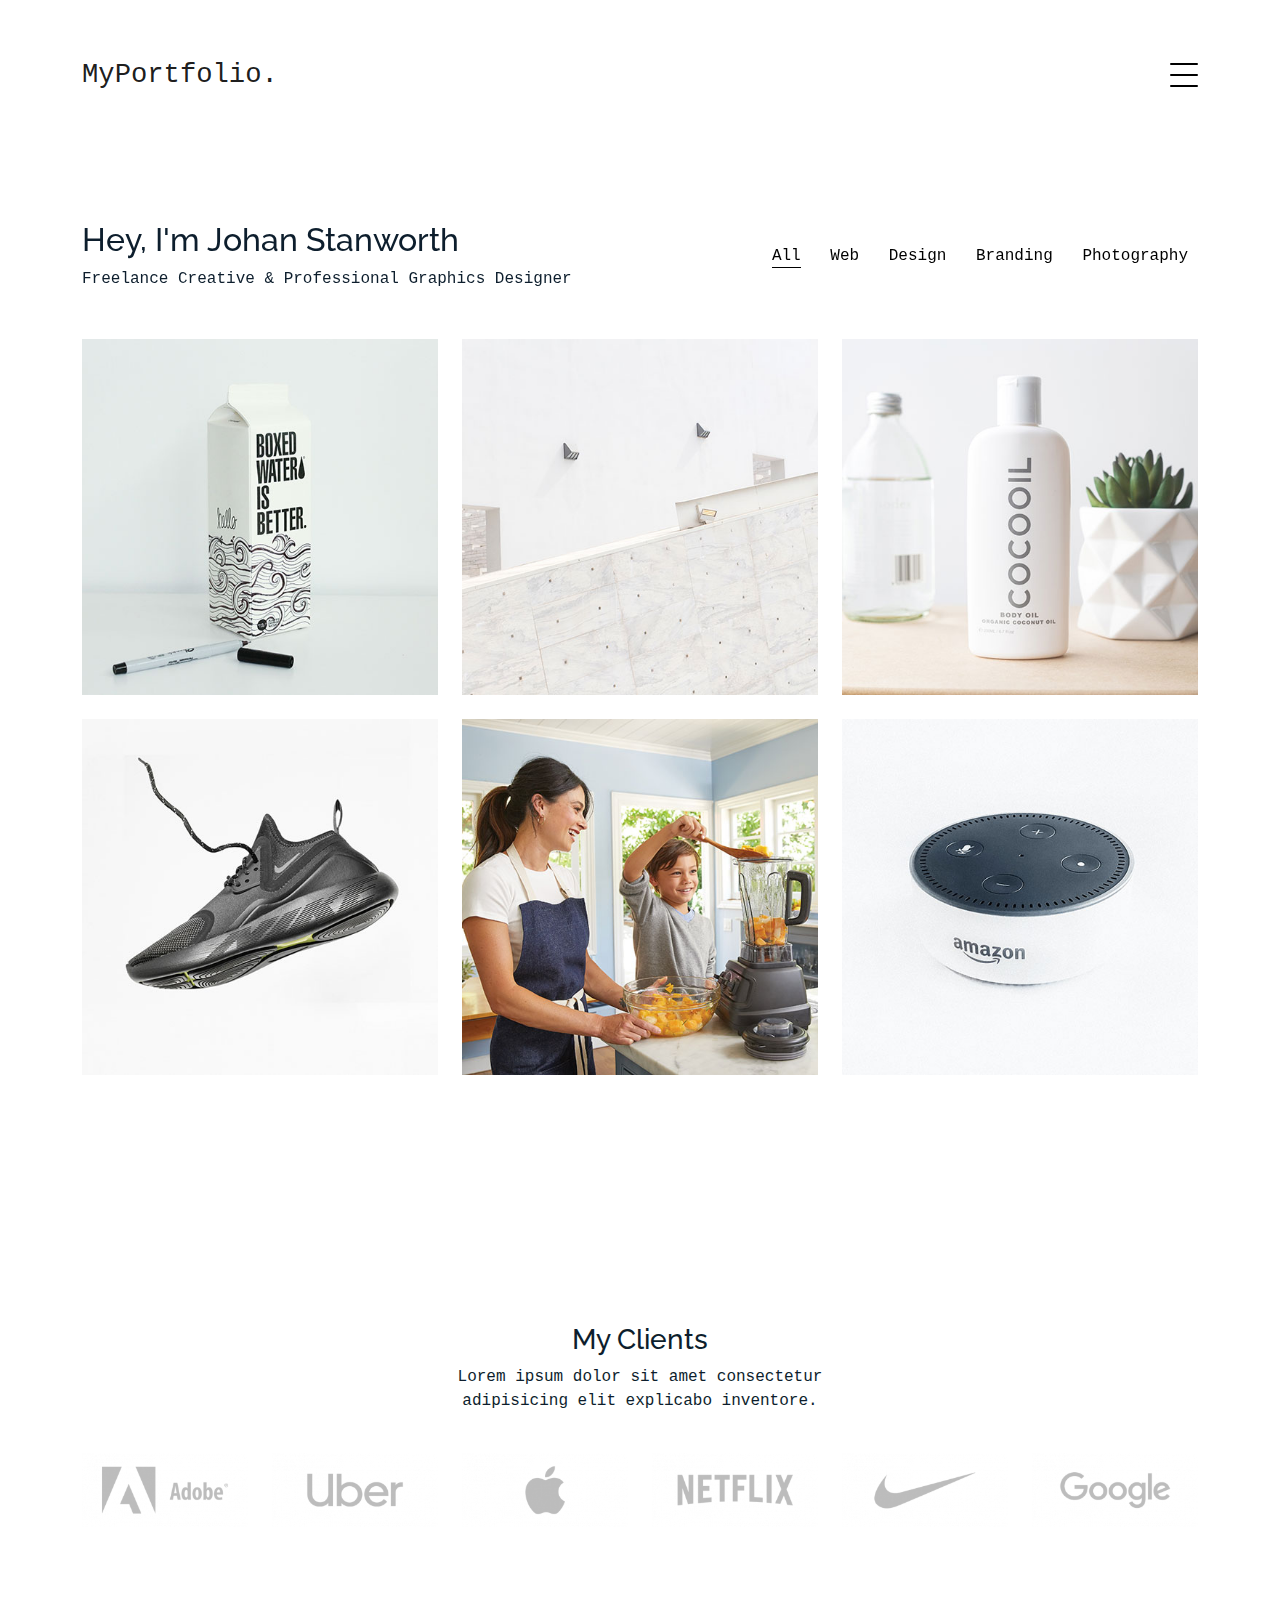
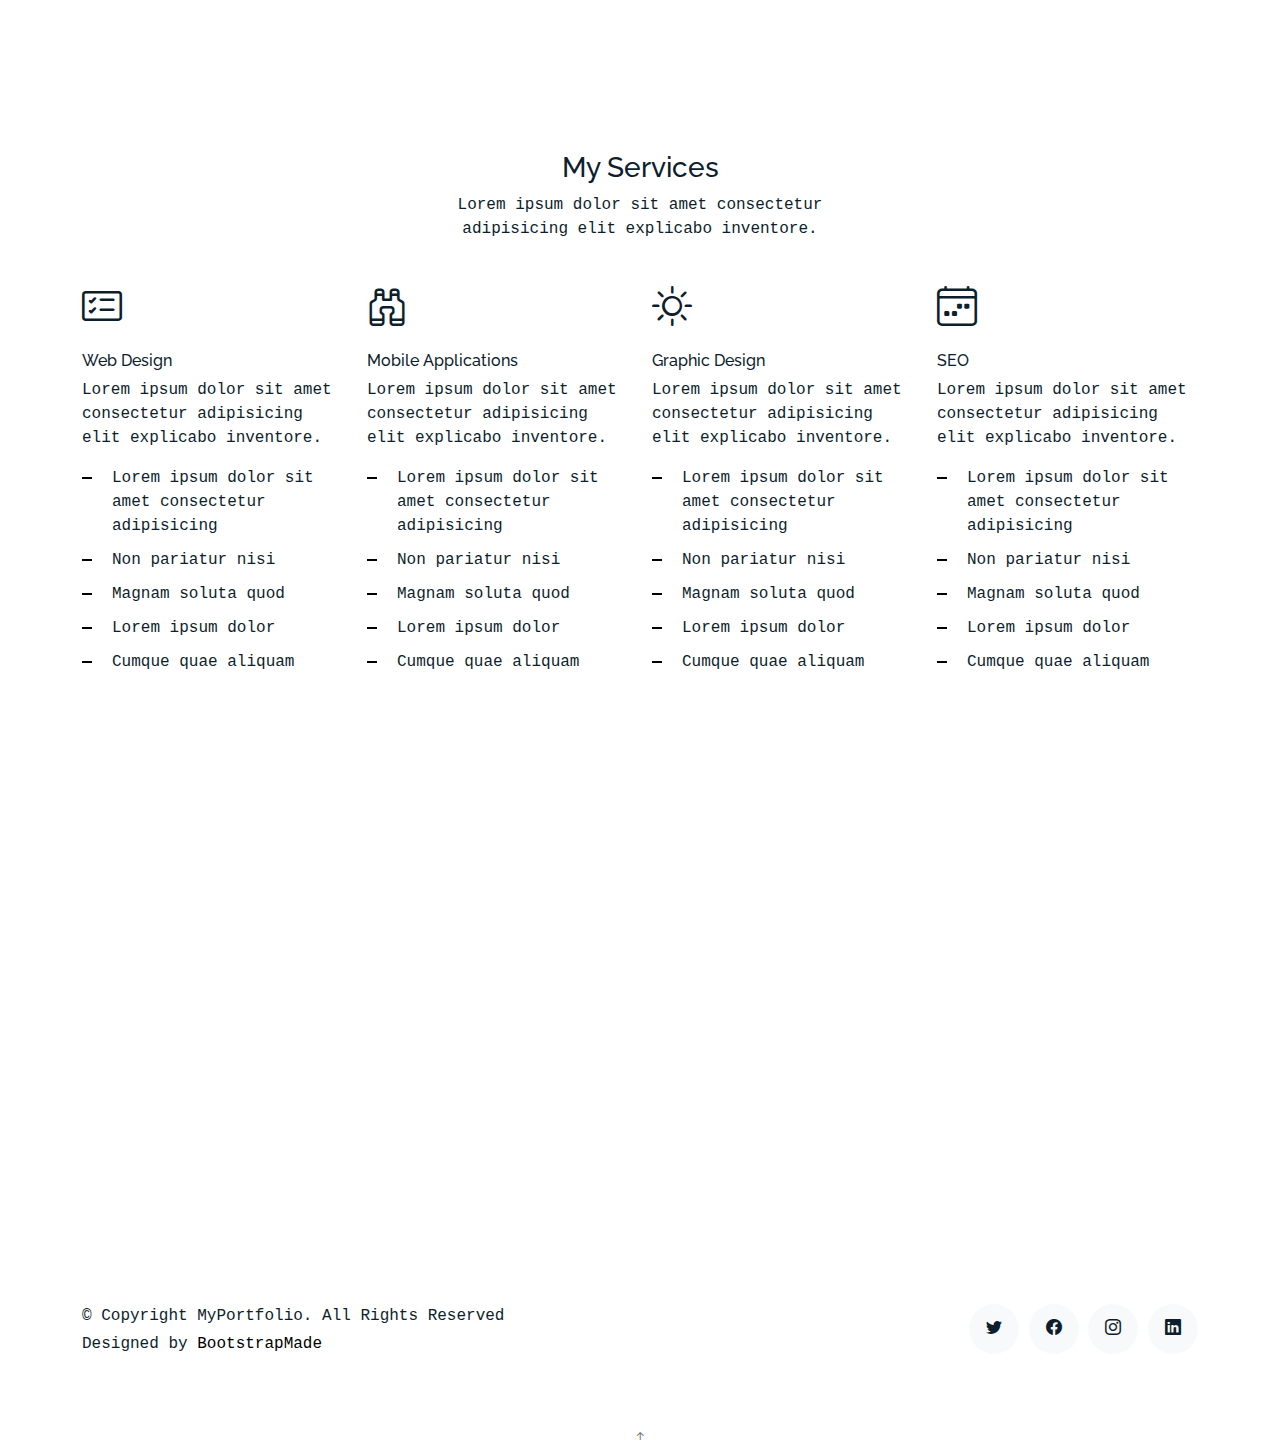
==== index.html @ 30f9475a "cambios iniciales" ====
<!DOCTYPE html>
<html lang="en">

<head>
  <meta charset="utf-8">
  <meta content="width=device-width, initial-scale=1.0" name="viewport">

  <title>MyPortfolio Bootstrap Template - Index</title>
  <meta content="" name="description">
  <meta content="" name="keywords">

  <!-- Favicons -->
  <link href="assets/img/favicon.png" rel="icon">
  <link href="assets/img/apple-touch-icon.png" rel="apple-touch-icon">

  <!-- Google Fonts -->
  <link href="https://fonts.googleapis.com/css?family=https://fonts.googleapis.com/css?family=Inconsolata:400,500,600,700|Raleway:400,400i,500,500i,600,600i,700,700i" rel="stylesheet">

  <!-- Vendor CSS Files -->
  <link href="assets/vendor/aos/aos.css" rel="stylesheet">
  <link href="assets/vendor/bootstrap/css/bootstrap.min.css" rel="stylesheet">
  <link href="assets/vendor/bootstrap-icons/bootstrap-icons.css" rel="stylesheet">
  <link href="assets/vendor/swiper/swiper-bundle.min.css" rel="stylesheet">

  <!-- Template Main CSS File -->
  <link href="assets/css/style.css" rel="stylesheet">

  <!-- =======================================================
  * Template Name: MyPortfolio - v4.8.0
  * Template URL: https://bootstrapmade.com/myportfolio-bootstrap-portfolio-website-template/
  * Author: BootstrapMade.com
  * License: https://bootstrapmade.com/license/
  ======================================================== -->
</head>

<body>

  <!-- ======= Navbar ======= -->
  <div class="collapse navbar-collapse custom-navmenu" id="main-navbar">
    <div class="container py-2 py-md-5">
      <div class="row align-items-start">
        <div class="col-md-2">
          <ul class="custom-menu">
            <li class="active"><a href="index.html">Home</a></li>
            <li><a href="about.html">About Me</a></li>
            <li><a href="services.html">Services</a></li>
            <li><a href="works.html">Works</a></li>
            <li><a href="contact.html">Contact</a></li>
          </ul>
        </div>
        <div class="col-md-6 d-none d-md-block  mr-auto">
          <div class="tweet d-flex">
            <span class="bi bi-twitter text-white mt-2 mr-3"></span>
            <div>
              <p><em>Lorem ipsum dolor sit amet consectetur adipisicing elit. Quisquam necessitatibus incidunt ut officiis explicabo inventore. <br> <a href="#">t.co/v82jsk</a></em></p>
            </div>
          </div>
        </div>
        <div class="col-md-4 d-none d-md-block">
          <h3>Hire Me</h3>
          <p>Lorem ipsum dolor sit amet consectetur adipisicing elit. Quisquam necessitatibus incidunt ut officiisexplicabo inventore. <br> <a href="#">myemail@gmail.com</a></p>
        </div>
      </div>

    </div>
  </div>

  <nav class="navbar navbar-light custom-navbar">
    <div class="container">
      <a class="navbar-brand" href="index.html">MyPortfolio.</a>
      <a href="#" class="burger" data-bs-toggle="collapse" data-bs-target="#main-navbar">
        <span></span>
      </a>
    </div>
  </nav>

  <main id="main">

    <!-- ======= Works Section ======= -->
    <section class="section site-portfolio">
      <div class="container">
        <div class="row mb-5 align-items-center">
          <div class="col-md-12 col-lg-6 mb-4 mb-lg-0" data-aos="fade-up">
            <h2>Hey, I'm Johan Stanworth</h2>
            <p class="mb-0">Freelance Creative &amp; Professional Graphics Designer</p>
          </div>
          <div class="col-md-12 col-lg-6 text-start text-lg-end" data-aos="fade-up" data-aos-delay="100">
            <div id="filters" class="filters">
              <a href="#" data-filter="*" class="active">All</a>
              <a href="#" data-filter=".web">Web</a>
              <a href="#" data-filter=".design">Design</a>
              <a href="#" data-filter=".branding">Branding</a>
              <a href="#" data-filter=".photography">Photography</a>
            </div>
          </div>
        </div>
        <div id="portfolio-grid" class="row no-gutter" data-aos="fade-up" data-aos-delay="200">
          <div class="item web col-sm-6 col-md-4 col-lg-4 mb-4">
            <a href="work-single.html" class="item-wrap fancybox">
              <div class="work-info">
                <h3>Boxed Water</h3>
                <span>Web</span>
              </div>
              <img class="img-fluid" src="assets/img/img_1.jpg">
            </a>
          </div>
          <div class="item photography col-sm-6 col-md-4 col-lg-4 mb-4">
            <a href="work-single.html" class="item-wrap fancybox">
              <div class="work-info">
                <h3>Build Indoo</h3>
                <span>Photography</span>
              </div>
              <img class="img-fluid" src="assets/img/img_2.jpg">
            </a>
          </div>
          <div class="item branding col-sm-6 col-md-4 col-lg-4 mb-4">
            <a href="work-single.html" class="item-wrap fancybox">
              <div class="work-info">
                <h3>Cocooil</h3>
                <span>Branding</span>
              </div>
              <img class="img-fluid" src="assets/img/img_3.jpg">
            </a>
          </div>
          <div class="item design col-sm-6 col-md-4 col-lg-4 mb-4">
            <a href="work-single.html" class="item-wrap fancybox">
              <div class="work-info">
                <h3>Nike Shoe</h3>
                <span>Design</span>
              </div>
              <img class="img-fluid" src="assets/img/img_4.jpg">
            </a>
          </div>
          <div class="item photography col-sm-6 col-md-4 col-lg-4 mb-4">
            <a href="work-single.html" class="item-wrap fancybox">
              <div class="work-info">
                <h3>Kitchen Sink</h3>
                <span>Photography</span>
              </div>
              <img class="img-fluid" src="assets/img/img_5.jpg">
            </a>
          </div>
          <div class="item branding col-sm-6 col-md-4 col-lg-4 mb-4">
            <a href="work-single.html" class="item-wrap fancybox">
              <div class="work-info">
                <h3>Amazon</h3>
                <span>brandingn</span>
              </div>
              <img class="img-fluid" src="assets/img/img_6.jpg">
            </a>
          </div>
        </div>
      </div>
    </section><!-- End  Works Section -->

    <!-- ======= Clients Section ======= -->
    <section class="section">
      <div class="container">
        <div class="row justify-content-center text-center mb-4">
          <div class="col-5">
            <h3 class="h3 heading">My Clients</h3>
            <p>Lorem ipsum dolor sit amet consectetur adipisicing elit explicabo inventore.</p>
          </div>
        </div>
        <div class="row">
          <div class="col-4 col-sm-4 col-md-2">
            <a href="#" class="client-logo"><img src="assets/img/logo-adobe.png" alt="Image" class="img-fluid"></a>
          </div>
          <div class="col-4 col-sm-4 col-md-2">
            <a href="#" class="client-logo"><img src="assets/img/logo-uber.png" alt="Image" class="img-fluid"></a>
          </div>
          <div class="col-4 col-sm-4 col-md-2">
            <a href="#" class="client-logo"><img src="assets/img/logo-apple.png" alt="Image" class="img-fluid"></a>
          </div>
          <div class="col-4 col-sm-4 col-md-2">
            <a href="#" class="client-logo"><img src="assets/img/logo-netflix.png" alt="Image" class="img-fluid"></a>
          </div>
          <div class="col-4 col-sm-4 col-md-2">
            <a href="#" class="client-logo"><img src="assets/img/logo-nike.png" alt="Image" class="img-fluid"></a>
          </div>
          <div class="col-4 col-sm-4 col-md-2">
            <a href="#" class="client-logo"><img src="assets/img/logo-google.png" alt="Image" class="img-fluid"></a>
          </div>

        </div>
      </div>
    </section><!-- End Clients Section -->

    <!-- ======= Services Section ======= -->
    <section class="section services">
      <div class="container">
        <div class="row justify-content-center text-center mb-4">
          <div class="col-5">
            <h3 class="h3 heading">My Services</h3>
            <p>Lorem ipsum dolor sit amet consectetur adipisicing elit explicabo inventore.</p>
          </div>
        </div>
        <div class="row">

          <div class="col-12 col-sm-6 col-md-6 col-lg-3">
            <i class="bi bi-card-checklist"></i>
            <h4 class="h4 mb-2">Web Design</h4>
            <p>Lorem ipsum dolor sit amet consectetur adipisicing elit explicabo inventore.</p>
            <ul class="list-unstyled list-line">
              <li>Lorem ipsum dolor sit amet consectetur adipisicing</li>
              <li>Non pariatur nisi</li>
              <li>Magnam soluta quod</li>
              <li>Lorem ipsum dolor</li>
              <li>Cumque quae aliquam</li>
            </ul>
          </div>
          <div class="col-12 col-sm-6 col-md-6 col-lg-3">
            <i class="bi bi-binoculars"></i>
            <h4 class="h4 mb-2">Mobile Applications</h4>
            <p>Lorem ipsum dolor sit amet consectetur adipisicing elit explicabo inventore.</p>
            <ul class="list-unstyled list-line">
              <li>Lorem ipsum dolor sit amet consectetur adipisicing</li>
              <li>Non pariatur nisi</li>
              <li>Magnam soluta quod</li>
              <li>Lorem ipsum dolor</li>
              <li>Cumque quae aliquam</li>
            </ul>
          </div>
          <div class="col-12 col-sm-6 col-md-6 col-lg-3">
            <i class="bi bi-brightness-high"></i>
            <h4 class="h4 mb-2">Graphic Design</h4>
            <p>Lorem ipsum dolor sit amet consectetur adipisicing elit explicabo inventore.</p>
            <ul class="list-unstyled list-line">
              <li>Lorem ipsum dolor sit amet consectetur adipisicing</li>
              <li>Non pariatur nisi</li>
              <li>Magnam soluta quod</li>
              <li>Lorem ipsum dolor</li>
              <li>Cumque quae aliquam</li>
            </ul>
          </div>
          <div class="col-12 col-sm-6 col-md-6 col-lg-3">
            <i class="bi bi-calendar4-week"></i>
            <h4 class="h4 mb-2">SEO</h4>
            <p>Lorem ipsum dolor sit amet consectetur adipisicing elit explicabo inventore.</p>
            <ul class="list-unstyled list-line">
              <li>Lorem ipsum dolor sit amet consectetur adipisicing</li>
              <li>Non pariatur nisi</li>
              <li>Magnam soluta quod</li>
              <li>Lorem ipsum dolor</li>
              <li>Cumque quae aliquam</li>
            </ul>
          </div>
        </div>
      </div>
    </section><!-- End Services Section -->

    <!-- ======= Testimonials Section ======= -->
    <section class="section pt-0">
      <div class="container">

        <div class="testimonials-slider swiper" data-aos="fade-up" data-aos-delay="100">
          <div class="swiper-wrapper">

            <div class="swiper-slide">
              <div class="testimonial-wrap">
                <div class="testimonial">
                  <img src="assets/img/person_1.jpg" alt="Image" class="img-fluid">
                  <blockquote>
                    <p>Lorem ipsum dolor sit amet consectetur adipisicing elit. Quisquam necessitatibus incidunt ut officiis
                      explicabo inventore.</p>
                  </blockquote>
                  <p>&mdash; Jean Hicks</p>
                </div>
              </div>
            </div><!-- End testimonial item -->

            <div class="swiper-slide">
              <div class="testimonial-wrap">
                <div class="testimonial">
                  <img src="assets/img/person_2.jpg" alt="Image" class="img-fluid">
                  <blockquote>
                    <p>Lorem ipsum dolor sit amet consectetur adipisicing elit. Quisquam necessitatibus incidunt ut officiis
                      explicabo inventore.</p>
                  </blockquote>
                  <p>&mdash; Chris Stanworth</p>
                </div>
              </div>
            </div><!-- End testimonial item -->

          </div>
          <div class="swiper-pagination"></div>
        </div>

      </div>
    </section><!-- End Testimonials Section -->

  </main><!-- End #main -->

  <!-- ======= Footer ======= -->
  <footer class="footer" role="contentinfo">
    <div class="container">
      <div class="row">
        <div class="col-sm-6">
          <p class="mb-1">&copy; Copyright MyPortfolio. All Rights Reserved</p>
          <div class="credits">
            <!--
            All the links in the footer should remain intact.
            You can delete the links only if you purchased the pro version.
            Licensing information: https://bootstrapmade.com/license/
            Purchase the pro version with working PHP/AJAX contact form: https://bootstrapmade.com/buy/?theme=MyPortfolio
          -->
            Designed by <a href="https://bootstrapmade.com/">BootstrapMade</a>
          </div>
        </div>
        <div class="col-sm-6 social text-md-end">
          <a href="#"><span class="bi bi-twitter"></span></a>
          <a href="#"><span class="bi bi-facebook"></span></a>
          <a href="#"><span class="bi bi-instagram"></span></a>
          <a href="#"><span class="bi bi-linkedin"></span></a>
        </div>
      </div>
    </div>
  </footer>

  <a href="#" class="back-to-top d-flex align-items-center justify-content-center"><i class="bi bi-arrow-up-short"></i></a>

  <!-- Vendor JS Files -->
  <script src="assets/vendor/aos/aos.js"></script>
  <script src="assets/vendor/bootstrap/js/bootstrap.bundle.min.js"></script>
  <script src="assets/vendor/isotope-layout/isotope.pkgd.min.js"></script>
  <script src="assets/vendor/swiper/swiper-bundle.min.js"></script>
  <script src="assets/vendor/php-email-form/validate.js"></script>

  <!-- Template Main JS File -->
  <script src="assets/js/main.js"></script>

</body>

</html>
---- assets/css/style.css ----
/**
* Template Name: MyPortfolio - v4.8.0
* Template URL: https://bootstrapmade.com/myportfolio-bootstrap-portfolio-website-template/
* Author: BootstrapMade.com
* License: https://bootstrapmade.com/license/
*/

/*--------------------------------------------------------------
# General
--------------------------------------------------------------*/
body {
  font-family: "Inconsolata", monospace;
  color: #0d1e2d;
}

a {
  color: #777;
  text-decoration: none;
}

a:hover {
  color: #000;
}

h1,
h2,
h3,
h4,
h5,
h6,
.font-heading {
  font-family: "Raleway", sans-serif;
}

.section {
  padding: 7rem 0;
}

.filters a {
  text-decoration: none;
  color: #000;
  display: inline-block;
  padding-left: 10px;
  padding-right: 10px;
  position: relative;
}

.filters a:hover,
.filters a:focus,
.filters a:active {
  text-decoration: none;
}

.filters a:hover:before {
  content: "";
  position: absolute;
  left: 10px;
  right: 10px;
  bottom: 0;
  height: 1px;
  background-color: #000;
}

.filters a.active {
  color: #000;
}

.filters a.active:before {
  content: "";
  position: absolute;
  left: 10px;
  right: 10px;
  bottom: 0;
  height: 1px;
  background-color: #000;
}

.item {
  border: none;
  margin-bottom: 30px;
}

.item .item-wrap {
  display: block;
  position: relative;
  overflow: hidden;
}

.item .item-wrap:after {
  z-index: 2;
  position: absolute;
  content: "";
  top: 0;
  left: 0;
  right: 0;
  bottom: 0;
  background: rgba(0, 0, 0, 0.4);
  visibility: hidden;
  opacity: 0;
  transition: 0.3s all ease-in-out;
}

.item .item-wrap img {
  transition: 0.3s transform ease;
  transform: scale(1);
}

.item .item-wrap>.work-info {
  position: absolute;
  top: 50%;
  width: 100%;
  text-align: center;
  z-index: 3;
  transform: translateY(-50%);
  color: #fff;
  opacity: 0;
  visibility: hidden;
  margin-top: 20px;
  transition: 0.3s all ease;
}

.item .item-wrap>.work-info h3 {
  font-size: 20px;
  margin-bottom: 0;
}

.item .item-wrap>.work-info span {
  font-size: 14px;
  text-transform: uppercase;
  letter-spacing: 0.2rem;
}

.item .item-wrap:hover {
  text-decoration: none;
}

.item .item-wrap:hover img {
  transform: scale(1.05);
}

.item .item-wrap:hover:after {
  opacity: 1;
  visibility: visible;
}

.item .item-wrap:hover .work-info {
  margin-top: 0px;
  opacity: 1;
  visibility: visible;
}

.testimonial-wrap {
  padding: 50px 50px 80px 50px;
  background: #eceff2;
}

.testimonial-wrap .testimonial {
  text-align: center;
  max-width: 500px;
  margin: 0 auto;
}

.testimonial-wrap .testimonial img {
  border-radius: 50%;
  width: 120px;
  margin: 0 auto 30px auto;
}

.testimonial-wrap .testimonial blockquote p {
  font-size: 20px;
}

.h3 {
  font-size: 20px;
}

.h4 {
  font-size: 16px;
}

.heading {
  font-size: 28px;
}

.readmore {
  display: inline-block;
  border: 1px solid #000;
  padding: 10px 15px;
  font-size: 12px;
  text-transform: uppercase;
  color: #000;
  transition: 0.2s all ease;
  font-weight: 700;
}

.readmore:active,
.readmore:focus,
.readmore:hover {
  outline: none;
}

.readmore:hover {
  color: #fff;
  text-decoration: none;
  background: #000;
}

.testimonials-slider .swiper-pagination {
  margin-top: -60px;
  position: relative;
}

.testimonials-slider .swiper-pagination .swiper-pagination-bullet {
  width: 12px;
  height: 12px;
  background-color: rgba(13, 30, 45, 0.3);
  opacity: 1;
}

.testimonials-slider .swiper-pagination .swiper-pagination-bullet-active {
  background-color: rgba(13, 30, 45, 0.6);
}

.sticky-content {
  position: sticky;
  position: -webkit-sticky;
  top: 0;
  /* required */
}

.list-line li {
  margin-bottom: 10px;
  position: relative;
  padding-left: 30px;
}

.list-line li:before {
  content: "";
  position: absolute;
  left: 0;
  top: 0.7rem;
  width: 10px;
  height: 2px;
  background: #000;
}

.form-control {
  border-radius: 0;
  background: #f8f9fa;
  border: 1px solid transparent;
  padding-top: 10px !important;
  padding-bottom: 10px !important;
}

.form-control:active,
.form-control:focus {
  background: #eff1f4;
  outline: none;
  box-shadow: none;
  border: 1px solid transparent;
}

.custom-progress {
  height: 7px;
  border-radius: 0;
}

.custom-progress .progress-bar {
  background: #000;
}

/* Services */
.services i {
  font-size: 40px;
}

.services h4 {
  padding-top: 10px;
}

/* Contact Form */
.php-email-form .error-message {
  display: none;
  color: #fff;
  background: #ed3c0d;
  text-align: left;
  padding: 15px;
  font-weight: 600;
}

.php-email-form .error-message br+br {
  margin-top: 25px;
}

.php-email-form .sent-message {
  display: none;
  color: #fff;
  background: #18d26e;
  text-align: center;
  padding: 15px;
  font-weight: 600;
}

.php-email-form .loading {
  display: none;
  background: #fff;
  text-align: center;
  padding: 15px;
}

.php-email-form .loading:before {
  content: "";
  display: inline-block;
  border-radius: 50%;
  width: 24px;
  height: 24px;
  margin: 0 10px -6px 0;
  border: 3px solid #18d26e;
  border-top-color: #eee;
  -webkit-animation: animate-loading 1s linear infinite;
  animation: animate-loading 1s linear infinite;
}

@-webkit-keyframes animate-loading {
  0% {
    transform: rotate(0deg);
  }

  100% {
    transform: rotate(360deg);
  }
}

@keyframes animate-loading {
  0% {
    transform: rotate(0deg);
  }

  100% {
    transform: rotate(360deg);
  }
}

/*--------------------------------------------------------------
# Header
--------------------------------------------------------------*/
/* Custom Navmenu */
.custom-navmenu {
  background: #0d1e2d;
}

.custom-navmenu .custom-menu,
.custom-navmenu .custom-menu li {
  padding: 0;
  margin: 0;
  list-style: none;
}

.custom-navmenu .custom-menu li {
  margin-bottom: 0;
  font-size: 20px;
}

.custom-navmenu .custom-menu li a {
  color: #fff;
  padding: 10px 0 !important;
}

.custom-navmenu .custom-menu li a:hover {
  text-decoration: none;
}

.custom-navmenu .custom-menu li.active a {
  text-decoration: underline;
}

.custom-navmenu h3 {
  font-size: 20px;
  color: #fff;
}

.custom-navmenu p {
  color: rgba(255, 255, 255, 0.6);
}

.custom-navmenu a {
  color: rgba(255, 255, 255, 0.7);
}

.custom-navmenu a:hover {
  color: #fff;
}

/* Custom Navbar */
.custom-navbar {
  padding-top: 50px;
  width: 100%;
}

@media (max-width: 780px) {
  .custom-navbar>.container {
    padding-right: 0;
    padding-left: 0;
  }
}

.custom-navbar .navbar-brand {
  font-size: 1.7rem;
}

/* Burger */
.burger {
  width: 28px;
  height: 32px;
  cursor: pointer;
  position: relative;
}

.burger:before,
.burger span,
.burger:after {
  width: 100%;
  height: 2px;
  display: block;
  background: #000;
  border-radius: 2px;
  position: absolute;
  opacity: 1;
}

.burger:before,
.burger:after {
  transition: top 0.35s cubic-bezier(0.23, 1, 0.32, 1), transform 0.35s cubic-bezier(0.23, 1, 0.32, 1), opacity 0.35s cubic-bezier(0.23, 1, 0.32, 1), background-color 1.15s cubic-bezier(0.86, 0, 0.07, 1);
  -webkit-transition: top 0.35s cubic-bezier(0.23, 1, 0.32, 1), -webkit-transform 0.35s cubic-bezier(0.23, 1, 0.32, 1), opacity 0.35s cubic-bezier(0.23, 1, 0.32, 1), background-color 1.15s cubic-bezier(0.86, 0, 0.07, 1);
  content: "";
}

.burger:before {
  top: 4px;
}

.burger span {
  top: 15px;
}

.burger:after {
  top: 26px;
}

/* Hover */
.burger:hover:before {
  top: 7px;
}

.burger:hover:after {
  top: 23px;
}

/* Click */
.burger.active span {
  opacity: 0;
}

.burger.active:before,
.burger.active:after {
  top: 40%;
}

.burger.active:before {
  transform: rotate(45deg);
}

.burger.active:after {
  transform: rotate(-45deg);
}

.burger:focus {
  outline: none;
}

/*--------------------------------------------------------------
# Footer
--------------------------------------------------------------*/
.footer {
  padding: 0 0 4rem 0;
}

.footer a {
  color: #000;
}

.social a {
  display: inline-block;
  width: 50px;
  height: 50px;
  border-radius: 50%;
  background: #f8f9fa;
  position: relative;
  text-align: center;
  color: #0d1e2d;
}

.social a span {
  display: inline-block;
  left: 50%;
  position: absolute;
  top: 50%;
  transform: translate(-50%, -50%);
}

.social a:hover {
  color: #000;
}
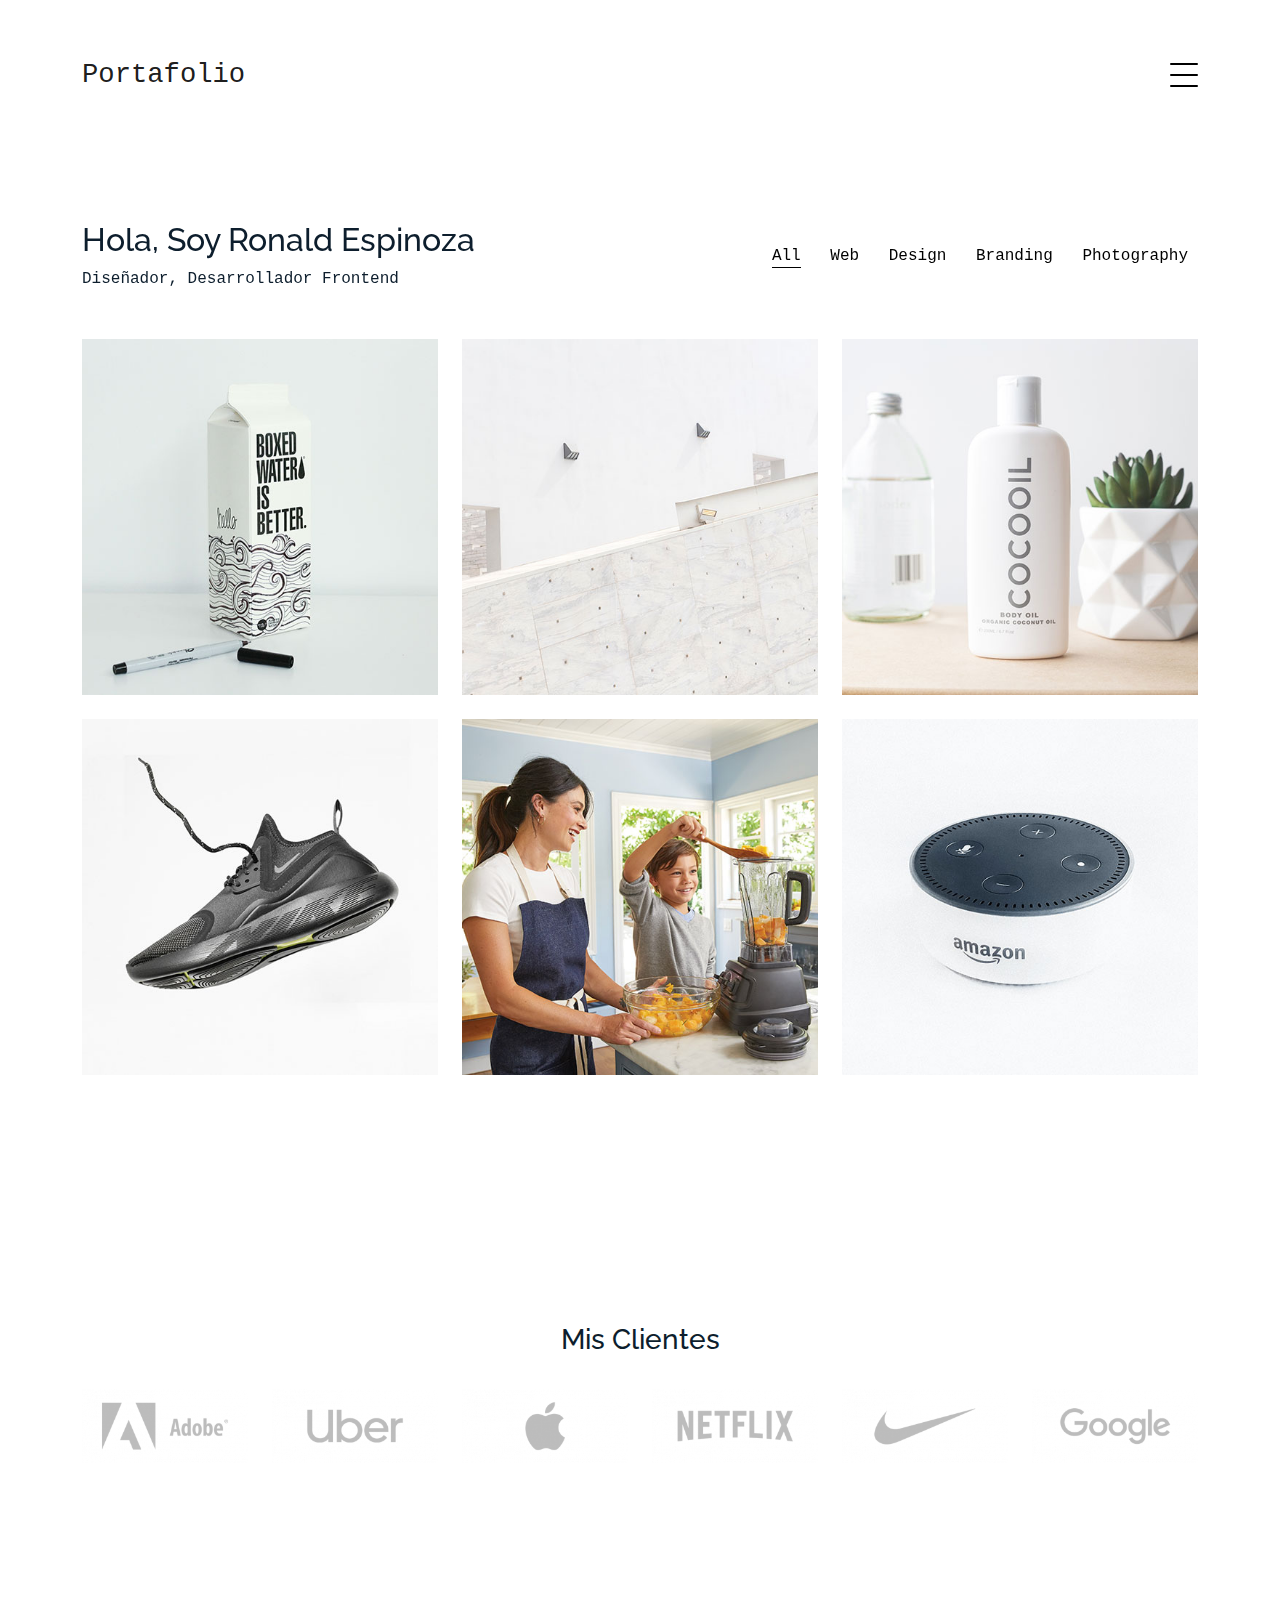
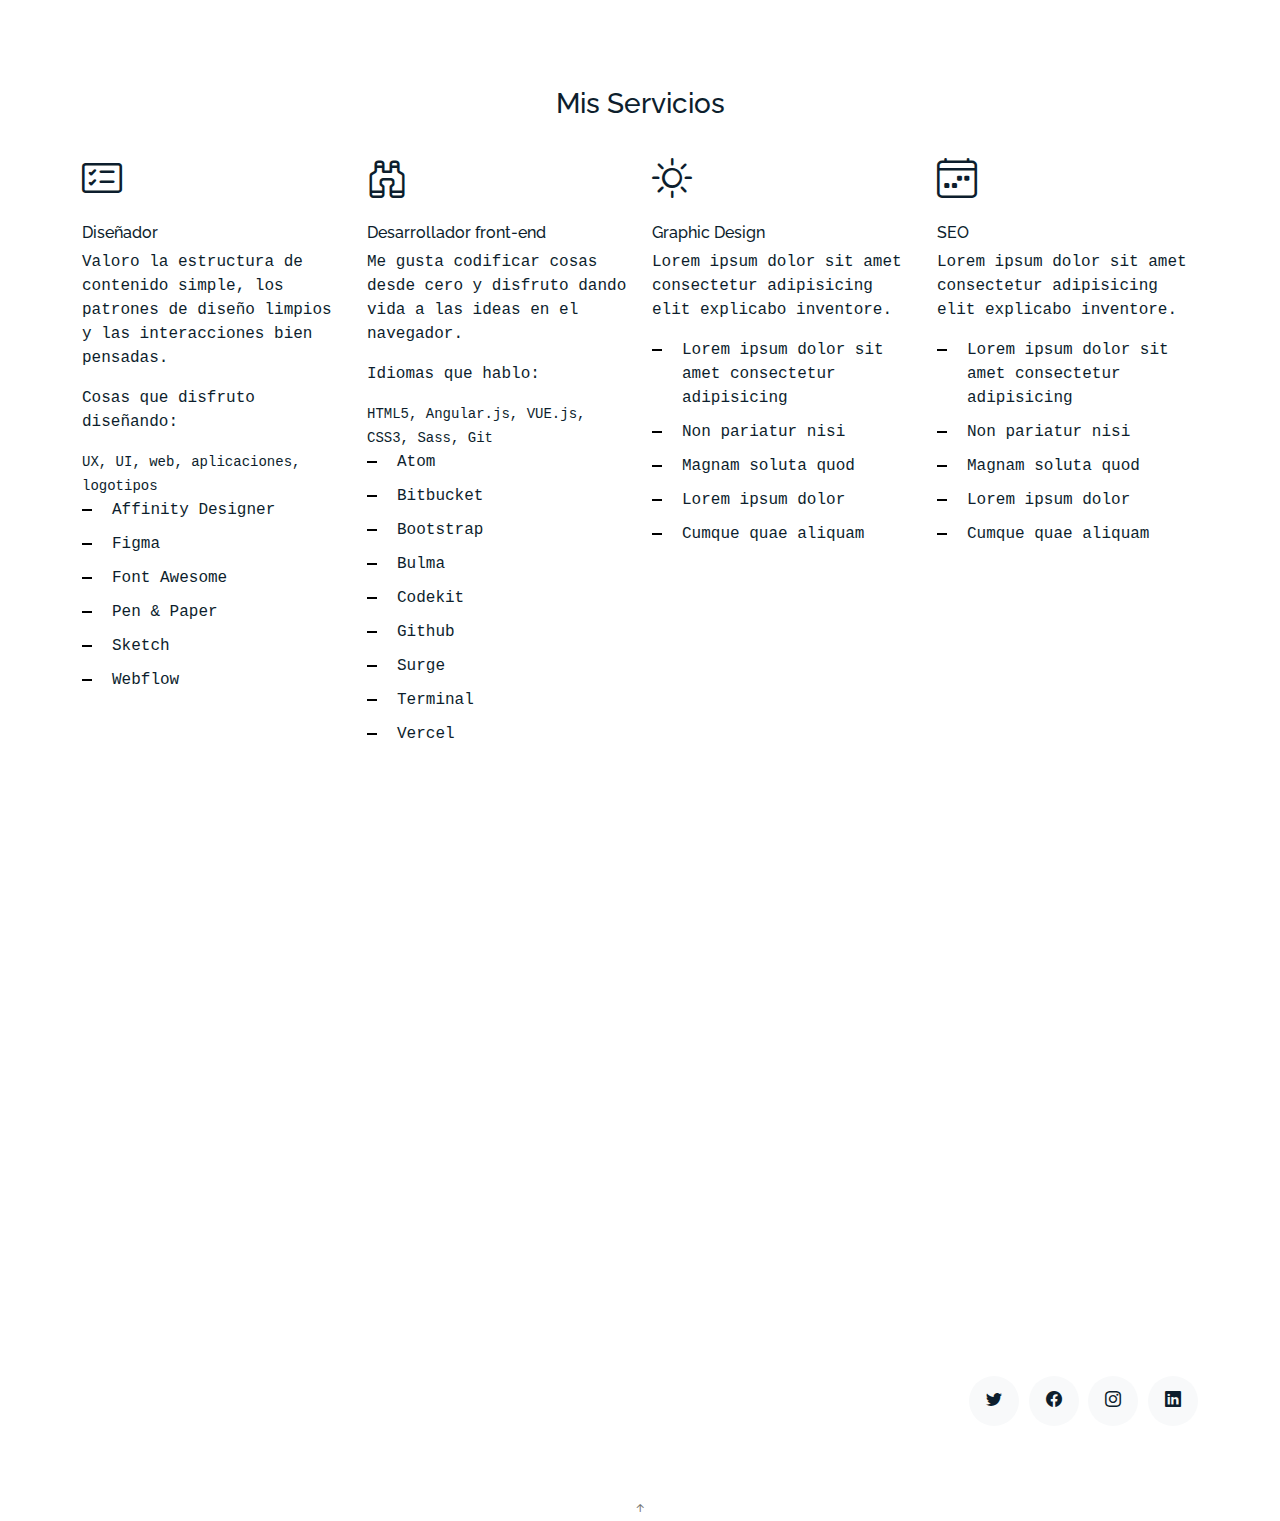
==== commit 306d2b17: "modificacion de contenido 26072022" ====
--- a/index.html
+++ b/index.html
@@ -5,7 +5,7 @@
   <meta charset="utf-8">
   <meta content="width=device-width, initial-scale=1.0" name="viewport">
 
-  <title>MyPortfolio Bootstrap Template - Index</title>
+  <title>Portafolio - Ronald Espinoza</title>
   <meta content="" name="description">
   <meta content="" name="keywords">
 
@@ -24,13 +24,6 @@
 
   <!-- Template Main CSS File -->
   <link href="assets/css/style.css" rel="stylesheet">
-
-  <!-- =======================================================
-  * Template Name: MyPortfolio - v4.8.0
-  * Template URL: https://bootstrapmade.com/myportfolio-bootstrap-portfolio-website-template/
-  * Author: BootstrapMade.com
-  * License: https://bootstrapmade.com/license/
-  ======================================================== -->
 </head>
 
 <body>
@@ -41,24 +34,21 @@
       <div class="row align-items-start">
         <div class="col-md-2">
           <ul class="custom-menu">
-            <li class="active"><a href="index.html">Home</a></li>
-            <li><a href="about.html">About Me</a></li>
-            <li><a href="services.html">Services</a></li>
-            <li><a href="works.html">Works</a></li>
-            <li><a href="contact.html">Contact</a></li>
+            <li class="active"><a href="index.html">Inicio</a></li>
+            <li><a href="about.html">Sobre mi</a></li>
+            <li><a href="contact.html">Di hola</a></li>
           </ul>
         </div>
         <div class="col-md-6 d-none d-md-block  mr-auto">
           <div class="tweet d-flex">
-            <span class="bi bi-twitter text-white mt-2 mr-3"></span>
             <div>
-              <p><em>Lorem ipsum dolor sit amet consectetur adipisicing elit. Quisquam necessitatibus incidunt ut officiis explicabo inventore. <br> <a href="#">t.co/v82jsk</a></em></p>
+              <p><em>✈️ Viviendo, aprendiendo y subiendo <br>de nivel un día a la vez.</em></p>
             </div>
           </div>
         </div>
         <div class="col-md-4 d-none d-md-block">
-          <h3>Hire Me</h3>
-          <p>Lorem ipsum dolor sit amet consectetur adipisicing elit. Quisquam necessitatibus incidunt ut officiisexplicabo inventore. <br> <a href="#">myemail@gmail.com</a></p>
+          <h3>¿Por qué contratarme?</h3>
+          <p>Estoy orgulloso de haber colaborado con algunas compañías increíbles. Espero poder trabajar en la suya 😉<br> <a href="mailto:ronaldplazae95@gmail.com">ronaldplazae95@gmail.com</a></p>
         </div>
       </div>
 
@@ -67,7 +57,7 @@
 
   <nav class="navbar navbar-light custom-navbar">
     <div class="container">
-      <a class="navbar-brand" href="index.html">MyPortfolio.</a>
+      <a class="navbar-brand" href="index.html">Portafolio</a>
       <a href="#" class="burger" data-bs-toggle="collapse" data-bs-target="#main-navbar">
         <span></span>
       </a>
@@ -81,8 +71,8 @@
       <div class="container">
         <div class="row mb-5 align-items-center">
           <div class="col-md-12 col-lg-6 mb-4 mb-lg-0" data-aos="fade-up">
-            <h2>Hey, I'm Johan Stanworth</h2>
-            <p class="mb-0">Freelance Creative &amp; Professional Graphics Designer</p>
+            <h2>Hola, Soy Ronald Espinoza</h2>
+            <p class="mb-0">Diseñador, Desarrollador Frontend</p>
           </div>
           <div class="col-md-12 col-lg-6 text-start text-lg-end" data-aos="fade-up" data-aos-delay="100">
             <div id="filters" class="filters">
@@ -158,8 +148,7 @@
       <div class="container">
         <div class="row justify-content-center text-center mb-4">
           <div class="col-5">
-            <h3 class="h3 heading">My Clients</h3>
-            <p>Lorem ipsum dolor sit amet consectetur adipisicing elit explicabo inventore.</p>
+            <h3 class="h3 heading">Mis Clientes</h3>
           </div>
         </div>
         <div class="row">
@@ -191,34 +180,46 @@
       <div class="container">
         <div class="row justify-content-center text-center mb-4">
           <div class="col-5">
-            <h3 class="h3 heading">My Services</h3>
-            <p>Lorem ipsum dolor sit amet consectetur adipisicing elit explicabo inventore.</p>
+            <h3 class="h3 heading">Mis Servicios</h3>
           </div>
         </div>
         <div class="row">
 
           <div class="col-12 col-sm-6 col-md-6 col-lg-3">
             <i class="bi bi-card-checklist"></i>
-            <h4 class="h4 mb-2">Web Design</h4>
-            <p>Lorem ipsum dolor sit amet consectetur adipisicing elit explicabo inventore.</p>
+            <h4 class="h4 mb-2">Diseñador</h4>
+            <p>Valoro la estructura de contenido simple, los patrones de diseño limpios y las interacciones bien pensadas.</p>
+            <div class="subtitle">
+              <p>Cosas que disfruto diseñando:</p>
+              <small>UX, UI, web, aplicaciones, logotipos</small>
+            </div>
             <ul class="list-unstyled list-line">
-              <li>Lorem ipsum dolor sit amet consectetur adipisicing</li>
-              <li>Non pariatur nisi</li>
-              <li>Magnam soluta quod</li>
-              <li>Lorem ipsum dolor</li>
-              <li>Cumque quae aliquam</li>
+              <li>Affinity Designer</li>
+              <li>Figma</li>
+              <li>Font Awesome</li>
+              <li>Pen & Paper</li>
+              <li>Sketch</li>
+              <li>Webflow</li>
             </ul>
           </div>
           <div class="col-12 col-sm-6 col-md-6 col-lg-3">
             <i class="bi bi-binoculars"></i>
-            <h4 class="h4 mb-2">Mobile Applications</h4>
-            <p>Lorem ipsum dolor sit amet consectetur adipisicing elit explicabo inventore.</p>
+            <h4 class="h4 mb-2">Desarrollador front-end</h4>
+            <p>Me gusta codificar cosas desde cero y disfruto dando vida a las ideas en el navegador.</p>
+            <div class="subtitle">
+              <p>Idiomas que hablo:</p>
+              <small>HTML5, Angular.js, VUE.js, CSS3, Sass, Git</small>
+            </div>
             <ul class="list-unstyled list-line">
-              <li>Lorem ipsum dolor sit amet consectetur adipisicing</li>
-              <li>Non pariatur nisi</li>
-              <li>Magnam soluta quod</li>
-              <li>Lorem ipsum dolor</li>
-              <li>Cumque quae aliquam</li>
+              <li>Atom</li>
+              <li>Bitbucket</li>
+              <li>Bootstrap</li>
+              <li>Bulma</li>
+              <li>Codekit</li>
+              <li>Github</li>
+              <li>Surge</li>
+              <li>Terminal</li>
+              <li>Vercel</li>
             </ul>
           </div>
           <div class="col-12 col-sm-6 col-md-6 col-lg-3">
@@ -295,23 +296,11 @@
   <footer class="footer" role="contentinfo">
     <div class="container">
       <div class="row">
-        <div class="col-sm-6">
-          <p class="mb-1">&copy; Copyright MyPortfolio. All Rights Reserved</p>
-          <div class="credits">
-            <!--
-            All the links in the footer should remain intact.
-            You can delete the links only if you purchased the pro version.
-            Licensing information: https://bootstrapmade.com/license/
-            Purchase the pro version with working PHP/AJAX contact form: https://bootstrapmade.com/buy/?theme=MyPortfolio
-          -->
-            Designed by <a href="https://bootstrapmade.com/">BootstrapMade</a>
-          </div>
-        </div>
-        <div class="col-sm-6 social text-md-end">
-          <a href="#"><span class="bi bi-twitter"></span></a>
-          <a href="#"><span class="bi bi-facebook"></span></a>
-          <a href="#"><span class="bi bi-instagram"></span></a>
-          <a href="#"><span class="bi bi-linkedin"></span></a>
+        <div class="col-sm-12 social text-md-end">
+          <a href="https://twitter.com/Ronny2306"><span class="bi bi-twitter"></span></a>
+          <a href="https://www.facebook.com/ronald.espinoza.7731/"><span class="bi bi-facebook"></span></a>
+          <a href="https://www.instagram.com/ronald_2306/"><span class="bi bi-instagram"></span></a>
+          <a href="www.linkedin.com/in/ronald-espinoza-768330110/"><span class="bi bi-linkedin"></span></a>
         </div>
       </div>
     </div>
--- a/assets/css/style.css
+++ b/assets/css/style.css
@@ -510,4 +510,7 @@
 
 .social a:hover {
   color: #000;
+}
+.list-unstyled span.ml-auto {
+    margin-left: 10px;
 }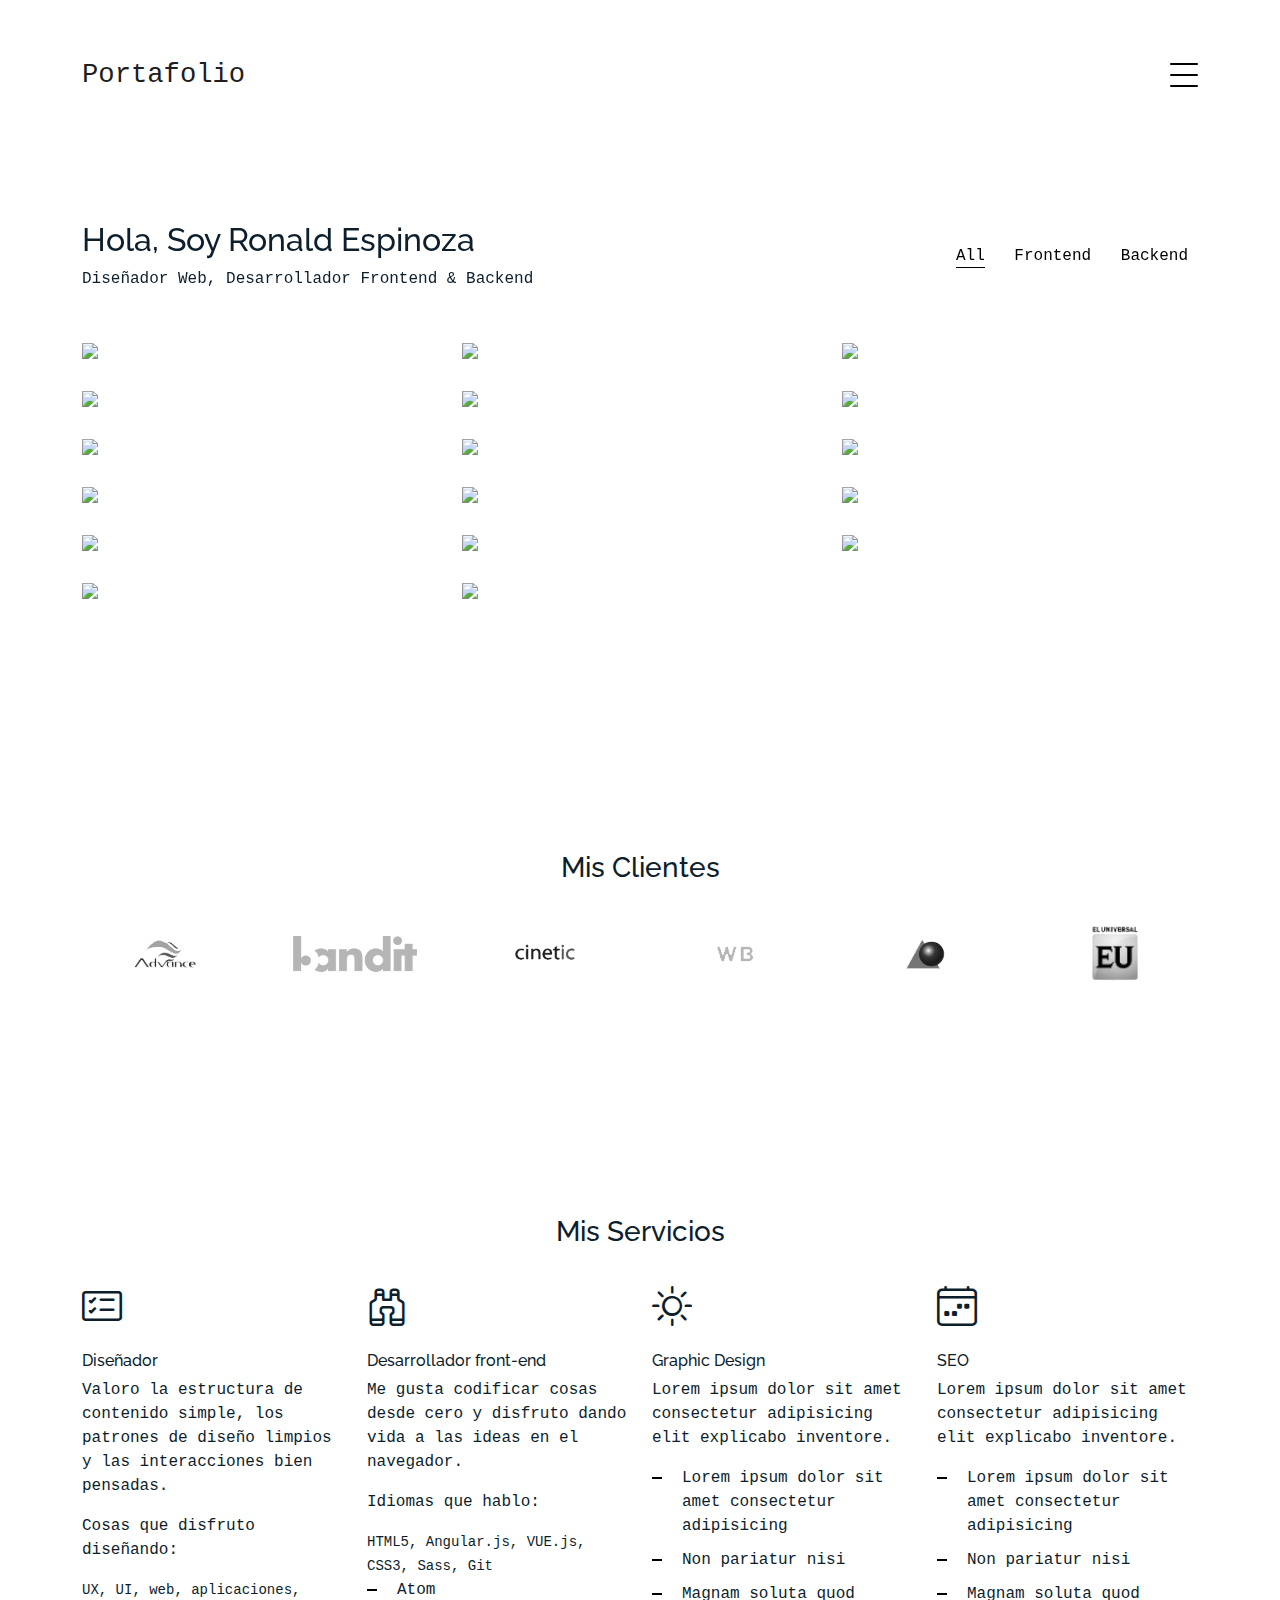
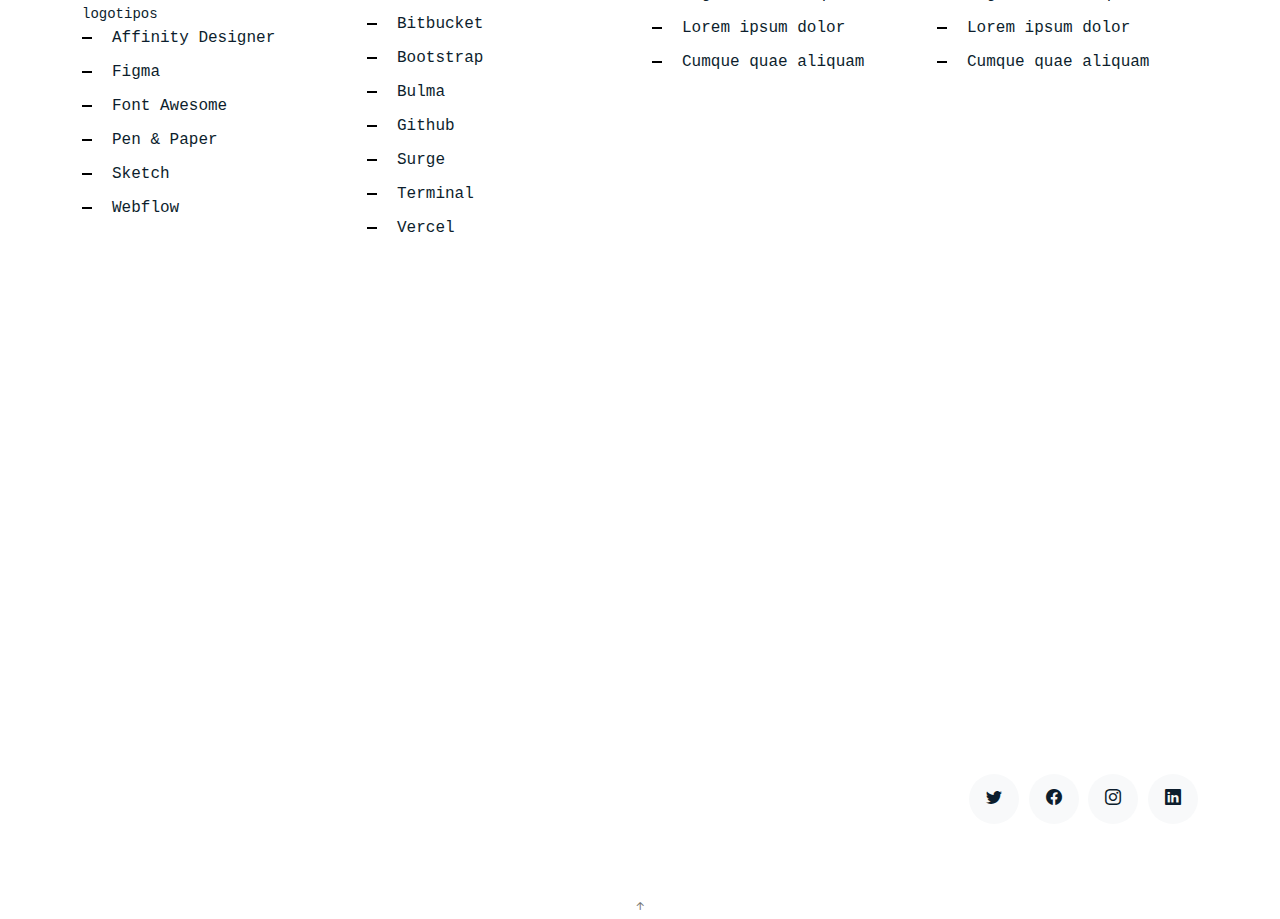
==== commit 1d0dd107: "cambios de diseño" ====
--- a/index.html
+++ b/index.html
@@ -72,71 +72,168 @@
         <div class="row mb-5 align-items-center">
           <div class="col-md-12 col-lg-6 mb-4 mb-lg-0" data-aos="fade-up">
             <h2>Hola, Soy Ronald Espinoza</h2>
-            <p class="mb-0">Diseñador, Desarrollador Frontend</p>
+            <p class="mb-0">Diseñador Web, Desarrollador Frontend & Backend</p>
           </div>
           <div class="col-md-12 col-lg-6 text-start text-lg-end" data-aos="fade-up" data-aos-delay="100">
             <div id="filters" class="filters">
               <a href="#" data-filter="*" class="active">All</a>
-              <a href="#" data-filter=".web">Web</a>
-              <a href="#" data-filter=".design">Design</a>
-              <a href="#" data-filter=".branding">Branding</a>
-              <a href="#" data-filter=".photography">Photography</a>
+              <a href="#" data-filter=".web">Frontend</a>
+              <a href="#" data-filter=".app">Backend</a>
             </div>
           </div>
         </div>
         <div id="portfolio-grid" class="row no-gutter" data-aos="fade-up" data-aos-delay="200">
-          <div class="item web col-sm-6 col-md-4 col-lg-4 mb-4">
-            <a href="work-single.html" class="item-wrap fancybox">
-              <div class="work-info">
-                <h3>Boxed Water</h3>
-                <span>Web</span>
-              </div>
-              <img class="img-fluid" src="assets/img/img_1.jpg">
-            </a>
-          </div>
-          <div class="item photography col-sm-6 col-md-4 col-lg-4 mb-4">
-            <a href="work-single.html" class="item-wrap fancybox">
-              <div class="work-info">
-                <h3>Build Indoo</h3>
-                <span>Photography</span>
-              </div>
-              <img class="img-fluid" src="assets/img/img_2.jpg">
-            </a>
-          </div>
-          <div class="item branding col-sm-6 col-md-4 col-lg-4 mb-4">
-            <a href="work-single.html" class="item-wrap fancybox">
-              <div class="work-info">
-                <h3>Cocooil</h3>
-                <span>Branding</span>
-              </div>
-              <img class="img-fluid" src="assets/img/img_3.jpg">
-            </a>
-          </div>
-          <div class="item design col-sm-6 col-md-4 col-lg-4 mb-4">
-            <a href="work-single.html" class="item-wrap fancybox">
-              <div class="work-info">
-                <h3>Nike Shoe</h3>
-                <span>Design</span>
-              </div>
-              <img class="img-fluid" src="assets/img/img_4.jpg">
-            </a>
-          </div>
-          <div class="item photography col-sm-6 col-md-4 col-lg-4 mb-4">
-            <a href="work-single.html" class="item-wrap fancybox">
-              <div class="work-info">
-                <h3>Kitchen Sink</h3>
-                <span>Photography</span>
-              </div>
-              <img class="img-fluid" src="assets/img/img_5.jpg">
-            </a>
-          </div>
-          <div class="item branding col-sm-6 col-md-4 col-lg-4 mb-4">
-            <a href="work-single.html" class="item-wrap fancybox">
-              <div class="work-info">
-                <h3>Amazon</h3>
-                <span>brandingn</span>
-              </div>
-              <img class="img-fluid" src="assets/img/img_6.jpg">
+          <div class="item app col-sm-6 col-md-4 col-lg-4 mb-4">
+            <a href="http://test.mispedidos.grupohitec.com/" class="item-wrap fancybox" target="_blank">
+              <div class="work-info">
+                <h3>Dintec Consulting</h3>
+                <span>Desarrollo a medida</span>
+              </div>
+              <img class="img-fluid" src="assets/img/proyect-01.jpg">
+            </a>
+          </div>
+          <div class="item app col-sm-6 col-md-4 col-lg-4 mb-4">
+            <a href="https://digitalandes.co/" class="item-wrap fancybox" target="_blank">
+              <div class="work-info">
+                <h3>Digital Andes</h3>
+                <span>Desarrollo a medida</span>
+              </div>
+              <img class="img-fluid" src="assets/img/proyect-02.jpg">
+            </a>
+          </div>
+          <div class="item web col-sm-6 col-md-4 col-lg-4 mb-4">
+            <a href="http://lustshop.co/" class="item-wrap fancybox" target="_blank">
+              <div class="work-info">
+                <h3>Lust Shop</h3>
+                <span>Diseño</span>
+              </div>
+              <img class="img-fluid" src="assets/img/proyect-03.jpg">
+            </a>
+          </div>
+          <div class="item app col-sm-6 col-md-4 col-lg-4 mb-4">
+            <a href="https://onlinecosmeticos.es/" class="item-wrap fancybox" target="_blank">
+              <div class="work-info">
+                <h3>Online Cosmeticos</h3>
+                <span>Desarrollo a medida</span>
+              </div>
+              <img class="img-fluid" src="assets/img/proyect-04.jpg">
+            </a>
+          </div>
+          <div class="item web col-sm-6 col-md-4 col-lg-4 mb-4">
+            <a href="https://store.dracocomarch.com/es/" class="item-wrap fancybox" target="_blank">
+              <div class="work-info">
+                <h3>Dra Coco March</h3>
+                <span>Diseño</span>
+              </div>
+              <img class="img-fluid" src="assets/img/proyect-05.jpg">
+            </a>
+          </div>
+          <div class="item web col-sm-6 col-md-4 col-lg-4 mb-4">
+            <a href="https://www.balmtattoo.pl/" class="item-wrap fancybox" target="_blank">
+              <div class="work-info">
+                <h3>Balm Tatto</h3>
+                <span>Diseño</span>
+              </div>
+              <img class="img-fluid" src="assets/img/proyect-06.jpg">
+            </a>
+          </div>
+          <div class="item app col-sm-6 col-md-4 col-lg-4 mb-4">
+            <a href="https://observatoriova.com/" class="item-wrap fancybox" target="_blank">
+              <div class="work-info">
+                <h3>Observatorio Vitivinicola Argentino</h3>
+                <span>Desarrollo a medida</span>
+              </div>
+              <img class="img-fluid" src="assets/img/proyect-07.jpg">
+            </a>
+          </div>
+          <div class="item web col-sm-6 col-md-4 col-lg-4 mb-4">
+            <a href="https://sumincol.net/" class="item-wrap fancybox" target="_blank">
+              <div class="work-info">
+                <h3>Suminicol</h3>
+                <span>Diseño</span>
+              </div>
+              <img class="img-fluid" src="assets/img/proyect-08.jpg">
+            </a>
+          </div>
+          <div class="item web col-sm-6 col-md-4 col-lg-4 mb-4">
+            <a href="https://www.sosasistencia.com/" class="item-wrap fancybox" target="_blank">
+              <div class="work-info">
+                <h3>SOS</h3>
+                <span>Diseño</span>
+              </div>
+              <img class="img-fluid" src="assets/img/proyect-09.jpg">
+            </a>
+          </div>
+          <div class="item app col-sm-6 col-md-4 col-lg-4 mb-4">
+            <a href="https://bimknauf.co/" class="item-wrap fancybox" target="_blank">
+              <div class="work-info">
+                <h3>Bim Knauf</h3>
+                <span>Desarrollo a medida</span>
+              </div>
+              <img class="img-fluid" src="assets/img/proyect-10.jpg">
+            </a>
+          </div>
+          <div class="item web col-sm-6 col-md-4 col-lg-4 mb-4">
+            <a class="item-wrap fancybox" target="_blank">
+              <div class="work-info">
+                <h3>FlorProhibida</h3>
+                <span>Diseño</span>
+              </div>
+              <img class="img-fluid" src="assets/img/proyect-11.jpg">
+            </a>
+          </div>
+          <div class="item web col-sm-6 col-md-4 col-lg-4 mb-4">
+            <a href="http://www.stradauto.com/" class="item-wrap fancybox" target="_blank">
+              <div class="work-info">
+                <h3>StradaAuto</h3>
+                <span>Diseño</span>
+              </div>
+              <img class="img-fluid" src="assets/img/proyect-12.jpg">
+            </a>
+          </div>
+          <div class="item web col-sm-6 col-md-4 col-lg-4 mb-4">
+            <a href="http://www.lanaufanlopintor.com/es/" class="item-wrap fancybox" target="_blank">
+              <div class="work-info">
+                <h3>Antoni Lanau Fanlo</h3>
+                <span>Diseño</span>
+              </div>
+              <img class="img-fluid" src="assets/img/proyect-13.jpg">
+            </a>
+          </div>
+          <div class="item web col-sm-6 col-md-4 col-lg-4 mb-4">
+            <a href="https://www.solocruceros.barcelona/" class="item-wrap fancybox" target="_blank">
+              <div class="work-info">
+                <h3>Solo Cruceros</h3>
+                <span>Diseño</span>
+              </div>
+              <img class="img-fluid" src="assets/img/proyect-14.jpg">
+            </a>
+          </div>
+          <div class="item app col-sm-6 col-md-4 col-lg-4 mb-4">
+            <a href="https://www.develoop.net/es/" class="item-wrap fancybox" target="_blank">
+              <div class="work-info">
+                <h3>Develoop Software</h3>
+                <span>Desarrollo a medida</span>
+              </div>
+              <img class="img-fluid" src="assets/img/proyect-15.jpg">
+            </a>
+          </div>
+          <div class="item web col-sm-6 col-md-4 col-lg-4 mb-4">
+            <a href="https://www.flowtravel.com.br/" class="item-wrap fancybox" target="_blank">
+              <div class="work-info">
+                <h3>FlowTravel</h3>
+                <span>Diseño</span>
+              </div>
+              <img class="img-fluid" src="assets/img/proyect-16.jpg">
+            </a>
+          </div>
+          <div class="item web col-sm-6 col-md-4 col-lg-4 mb-4">
+            <a class="item-wrap fancybox" target="_blank">
+              <div class="work-info">
+                <h3>EliteHobby</h3>
+                <span>Diseño</span>
+              </div>
+              <img class="img-fluid" src="assets/img/proyect-17.jpg">
             </a>
           </div>
         </div>
@@ -153,22 +250,22 @@
         </div>
         <div class="row">
           <div class="col-4 col-sm-4 col-md-2">
-            <a href="#" class="client-logo"><img src="assets/img/logo-adobe.png" alt="Image" class="img-fluid"></a>
-          </div>
-          <div class="col-4 col-sm-4 col-md-2">
-            <a href="#" class="client-logo"><img src="assets/img/logo-uber.png" alt="Image" class="img-fluid"></a>
-          </div>
-          <div class="col-4 col-sm-4 col-md-2">
-            <a href="#" class="client-logo"><img src="assets/img/logo-apple.png" alt="Image" class="img-fluid"></a>
-          </div>
-          <div class="col-4 col-sm-4 col-md-2">
-            <a href="#" class="client-logo"><img src="assets/img/logo-netflix.png" alt="Image" class="img-fluid"></a>
-          </div>
-          <div class="col-4 col-sm-4 col-md-2">
-            <a href="#" class="client-logo"><img src="assets/img/logo-nike.png" alt="Image" class="img-fluid"></a>
-          </div>
-          <div class="col-4 col-sm-4 col-md-2">
-            <a href="#" class="client-logo"><img src="assets/img/logo-google.png" alt="Image" class="img-fluid"></a>
+            <a href="https://somosadvance.com/" class="client-logo"><img src="assets/img/logo-advance.png" alt="Image" class="img-fluid"></a>
+          </div>
+          <div class="col-4 col-sm-4 col-md-2">
+            <a href="https://bandit.io/" class="client-logo"><img src="assets/img/logo-bandit.png" alt="Image" class="img-fluid"></a>
+          </div>
+          <div class="col-4 col-sm-4 col-md-2">
+            <a href="https://www.cineticdigital.com/" class="client-logo"><img src="assets/img/logo-cinetic.png" alt="Image" class="img-fluid"></a>
+          </div>
+          <div class="col-4 col-sm-4 col-md-2">
+            <a href="https://wbranders.com/" class="client-logo"><img src="assets/img/logo-will-branders.png" alt="Image" class="img-fluid"></a>
+          </div>
+          <div class="col-4 col-sm-4 col-md-2">
+            <a href="https://www.dintec.com/es-mx/" class="client-logo"><img src="assets/img/logo-dintec.png" alt="Image" class="img-fluid"></a>
+          </div>
+          <div class="col-4 col-sm-4 col-md-2">
+            <a href="https://www.eluniversal.com/" class="client-logo"><img src="assets/img/logo-eluniversal.png" alt="Image" class="img-fluid"></a>
           </div>
 
         </div>
@@ -215,7 +312,6 @@
               <li>Bitbucket</li>
               <li>Bootstrap</li>
               <li>Bulma</li>
-              <li>Codekit</li>
               <li>Github</li>
               <li>Surge</li>
               <li>Terminal</li>
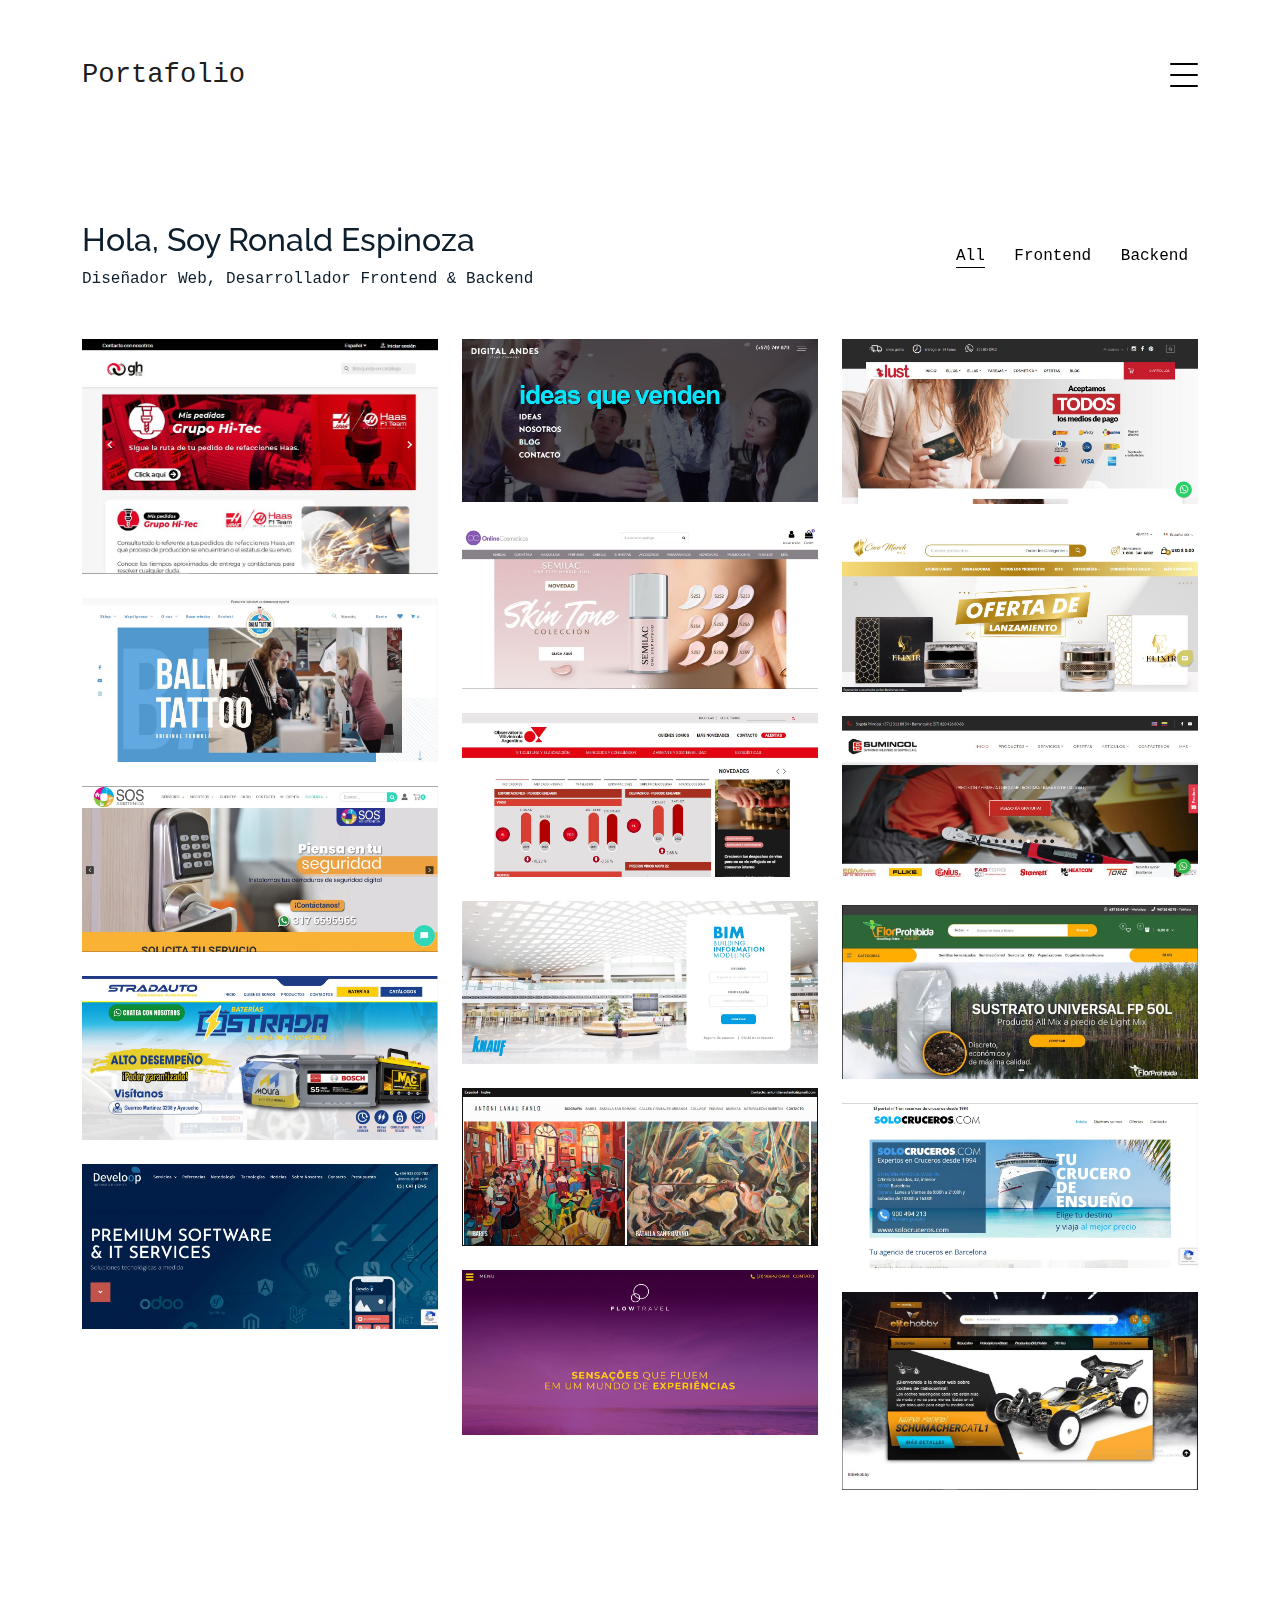
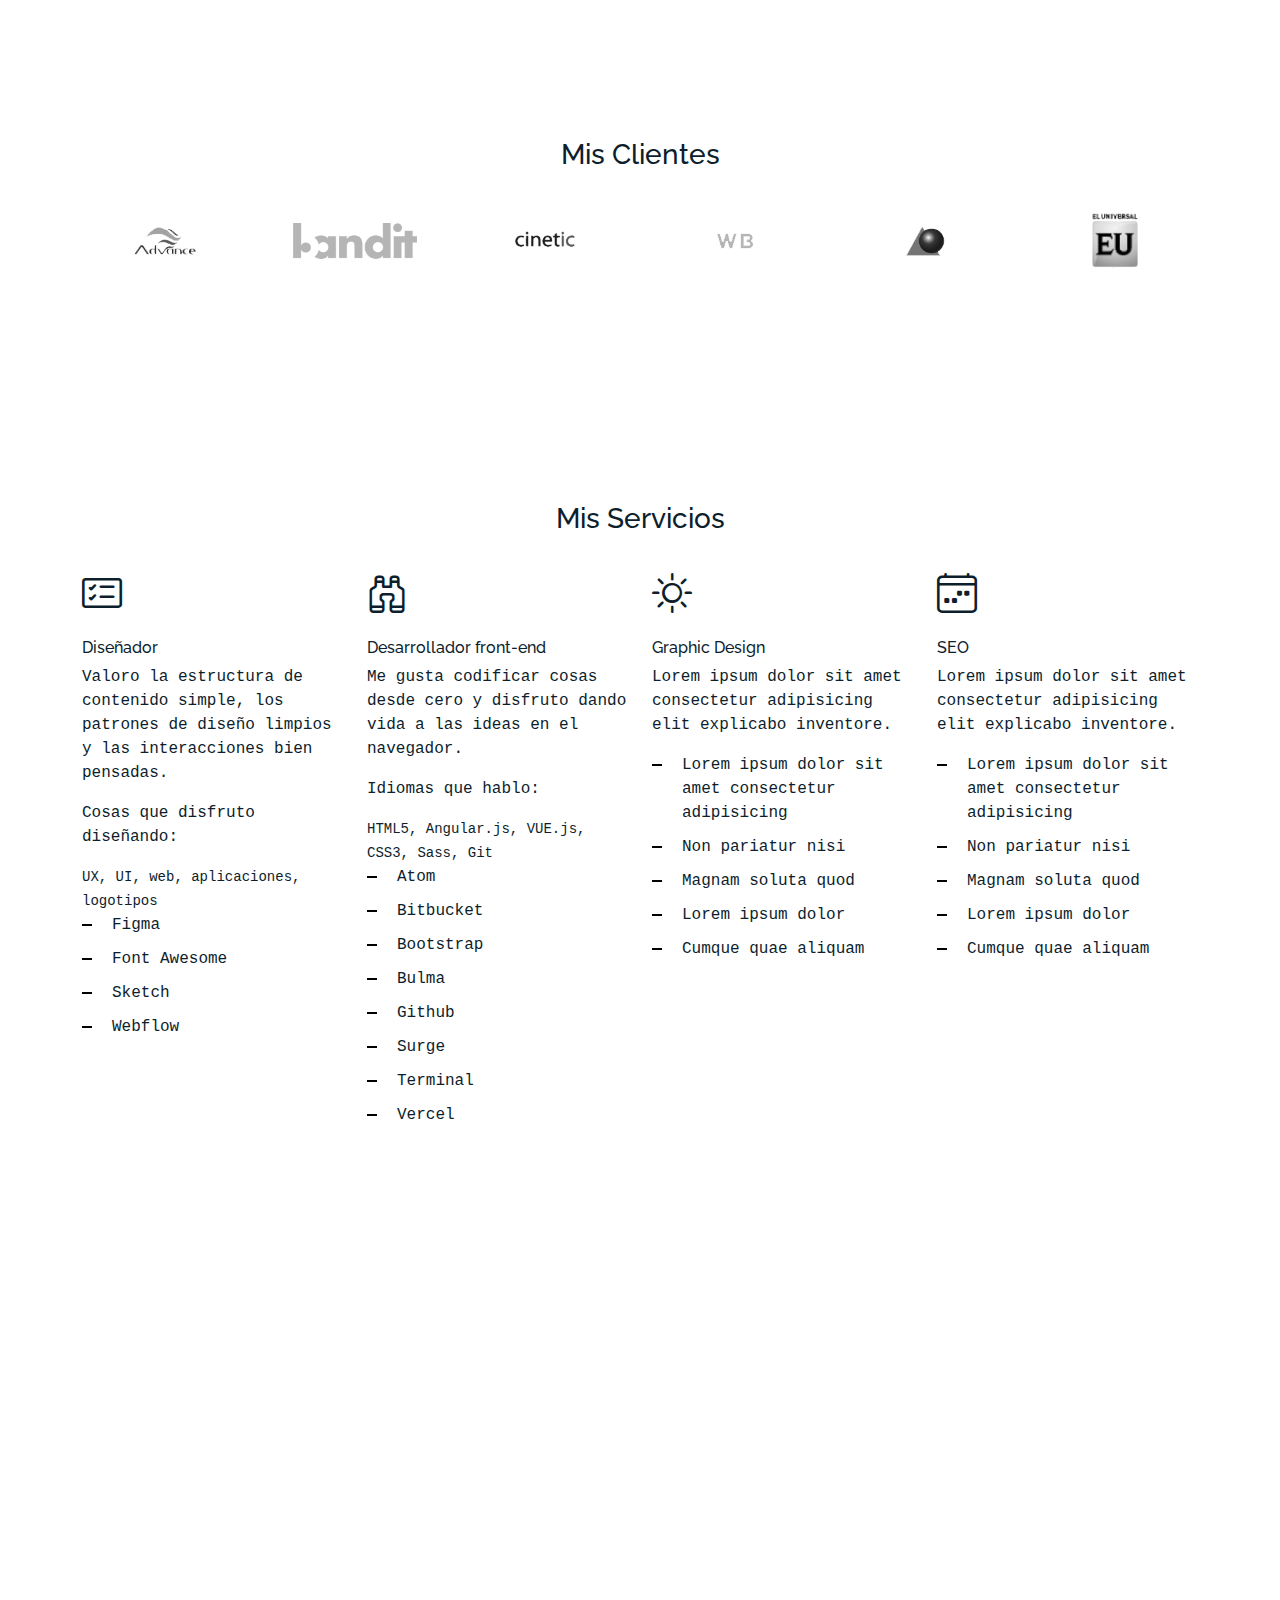
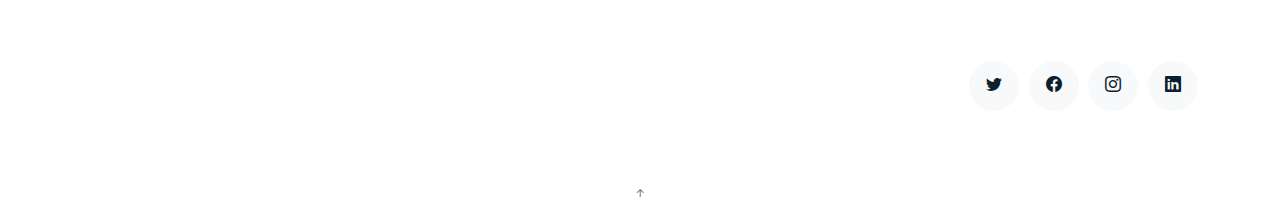
==== commit cbd437ca: "cambios de diseño" ====
--- a/index.html
+++ b/index.html
@@ -89,7 +89,7 @@
                 <h3>Dintec Consulting</h3>
                 <span>Desarrollo a medida</span>
               </div>
-              <img class="img-fluid" src="assets/img/proyect-01.jpg">
+              <img class="img-fluid" src="assets/img/proyect-01.JPG">
             </a>
           </div>
           <div class="item app col-sm-6 col-md-4 col-lg-4 mb-4">
@@ -98,7 +98,7 @@
                 <h3>Digital Andes</h3>
                 <span>Desarrollo a medida</span>
               </div>
-              <img class="img-fluid" src="assets/img/proyect-02.jpg">
+              <img class="img-fluid" src="assets/img/proyect-02.JPG">
             </a>
           </div>
           <div class="item web col-sm-6 col-md-4 col-lg-4 mb-4">
@@ -107,7 +107,7 @@
                 <h3>Lust Shop</h3>
                 <span>Diseño</span>
               </div>
-              <img class="img-fluid" src="assets/img/proyect-03.jpg">
+              <img class="img-fluid" src="assets/img/proyect-03.JPG">
             </a>
           </div>
           <div class="item app col-sm-6 col-md-4 col-lg-4 mb-4">
@@ -116,7 +116,7 @@
                 <h3>Online Cosmeticos</h3>
                 <span>Desarrollo a medida</span>
               </div>
-              <img class="img-fluid" src="assets/img/proyect-04.jpg">
+              <img class="img-fluid" src="assets/img/proyect-04.JPG">
             </a>
           </div>
           <div class="item web col-sm-6 col-md-4 col-lg-4 mb-4">
@@ -125,7 +125,7 @@
                 <h3>Dra Coco March</h3>
                 <span>Diseño</span>
               </div>
-              <img class="img-fluid" src="assets/img/proyect-05.jpg">
+              <img class="img-fluid" src="assets/img/proyect-05.JPG">
             </a>
           </div>
           <div class="item web col-sm-6 col-md-4 col-lg-4 mb-4">
@@ -134,7 +134,7 @@
                 <h3>Balm Tatto</h3>
                 <span>Diseño</span>
               </div>
-              <img class="img-fluid" src="assets/img/proyect-06.jpg">
+              <img class="img-fluid" src="assets/img/proyect-06.JPG">
             </a>
           </div>
           <div class="item app col-sm-6 col-md-4 col-lg-4 mb-4">
@@ -143,7 +143,7 @@
                 <h3>Observatorio Vitivinicola Argentino</h3>
                 <span>Desarrollo a medida</span>
               </div>
-              <img class="img-fluid" src="assets/img/proyect-07.jpg">
+              <img class="img-fluid" src="assets/img/proyect-07.JPG">
             </a>
           </div>
           <div class="item web col-sm-6 col-md-4 col-lg-4 mb-4">
@@ -152,7 +152,7 @@
                 <h3>Suminicol</h3>
                 <span>Diseño</span>
               </div>
-              <img class="img-fluid" src="assets/img/proyect-08.jpg">
+              <img class="img-fluid" src="assets/img/proyect-08.JPG">
             </a>
           </div>
           <div class="item web col-sm-6 col-md-4 col-lg-4 mb-4">
@@ -161,7 +161,7 @@
                 <h3>SOS</h3>
                 <span>Diseño</span>
               </div>
-              <img class="img-fluid" src="assets/img/proyect-09.jpg">
+              <img class="img-fluid" src="assets/img/proyect-09.JPG">
             </a>
           </div>
           <div class="item app col-sm-6 col-md-4 col-lg-4 mb-4">
@@ -170,7 +170,7 @@
                 <h3>Bim Knauf</h3>
                 <span>Desarrollo a medida</span>
               </div>
-              <img class="img-fluid" src="assets/img/proyect-10.jpg">
+              <img class="img-fluid" src="assets/img/proyect-10.JPG">
             </a>
           </div>
           <div class="item web col-sm-6 col-md-4 col-lg-4 mb-4">
@@ -179,7 +179,7 @@
                 <h3>FlorProhibida</h3>
                 <span>Diseño</span>
               </div>
-              <img class="img-fluid" src="assets/img/proyect-11.jpg">
+              <img class="img-fluid" src="assets/img/proyect-11.JPG">
             </a>
           </div>
           <div class="item web col-sm-6 col-md-4 col-lg-4 mb-4">
@@ -188,7 +188,7 @@
                 <h3>StradaAuto</h3>
                 <span>Diseño</span>
               </div>
-              <img class="img-fluid" src="assets/img/proyect-12.jpg">
+              <img class="img-fluid" src="assets/img/proyect-12.JPG">
             </a>
           </div>
           <div class="item web col-sm-6 col-md-4 col-lg-4 mb-4">
@@ -197,7 +197,7 @@
                 <h3>Antoni Lanau Fanlo</h3>
                 <span>Diseño</span>
               </div>
-              <img class="img-fluid" src="assets/img/proyect-13.jpg">
+              <img class="img-fluid" src="assets/img/proyect-13.JPG">
             </a>
           </div>
           <div class="item web col-sm-6 col-md-4 col-lg-4 mb-4">
@@ -206,7 +206,7 @@
                 <h3>Solo Cruceros</h3>
                 <span>Diseño</span>
               </div>
-              <img class="img-fluid" src="assets/img/proyect-14.jpg">
+              <img class="img-fluid" src="assets/img/proyect-14.JPG">
             </a>
           </div>
           <div class="item app col-sm-6 col-md-4 col-lg-4 mb-4">
@@ -215,7 +215,7 @@
                 <h3>Develoop Software</h3>
                 <span>Desarrollo a medida</span>
               </div>
-              <img class="img-fluid" src="assets/img/proyect-15.jpg">
+              <img class="img-fluid" src="assets/img/proyect-15.JPG">
             </a>
           </div>
           <div class="item web col-sm-6 col-md-4 col-lg-4 mb-4">
@@ -224,7 +224,7 @@
                 <h3>FlowTravel</h3>
                 <span>Diseño</span>
               </div>
-              <img class="img-fluid" src="assets/img/proyect-16.jpg">
+              <img class="img-fluid" src="assets/img/proyect-16.JPG">
             </a>
           </div>
           <div class="item web col-sm-6 col-md-4 col-lg-4 mb-4">
@@ -233,7 +233,7 @@
                 <h3>EliteHobby</h3>
                 <span>Diseño</span>
               </div>
-              <img class="img-fluid" src="assets/img/proyect-17.jpg">
+              <img class="img-fluid" src="assets/img/proyect-17.JPG">
             </a>
           </div>
         </div>
@@ -291,10 +291,8 @@
               <small>UX, UI, web, aplicaciones, logotipos</small>
             </div>
             <ul class="list-unstyled list-line">
-              <li>Affinity Designer</li>
               <li>Figma</li>
               <li>Font Awesome</li>
-              <li>Pen & Paper</li>
               <li>Sketch</li>
               <li>Webflow</li>
             </ul>
@@ -356,7 +354,7 @@
             <div class="swiper-slide">
               <div class="testimonial-wrap">
                 <div class="testimonial">
-                  <img src="assets/img/person_1.jpg" alt="Image" class="img-fluid">
+                  <img src="assets/img/person_1.JPG" alt="Image" class="img-fluid">
                   <blockquote>
                     <p>Lorem ipsum dolor sit amet consectetur adipisicing elit. Quisquam necessitatibus incidunt ut officiis
                       explicabo inventore.</p>
@@ -369,7 +367,7 @@
             <div class="swiper-slide">
               <div class="testimonial-wrap">
                 <div class="testimonial">
-                  <img src="assets/img/person_2.jpg" alt="Image" class="img-fluid">
+                  <img src="assets/img/person_2.JPG" alt="Image" class="img-fluid">
                   <blockquote>
                     <p>Lorem ipsum dolor sit amet consectetur adipisicing elit. Quisquam necessitatibus incidunt ut officiis
                       explicabo inventore.</p>
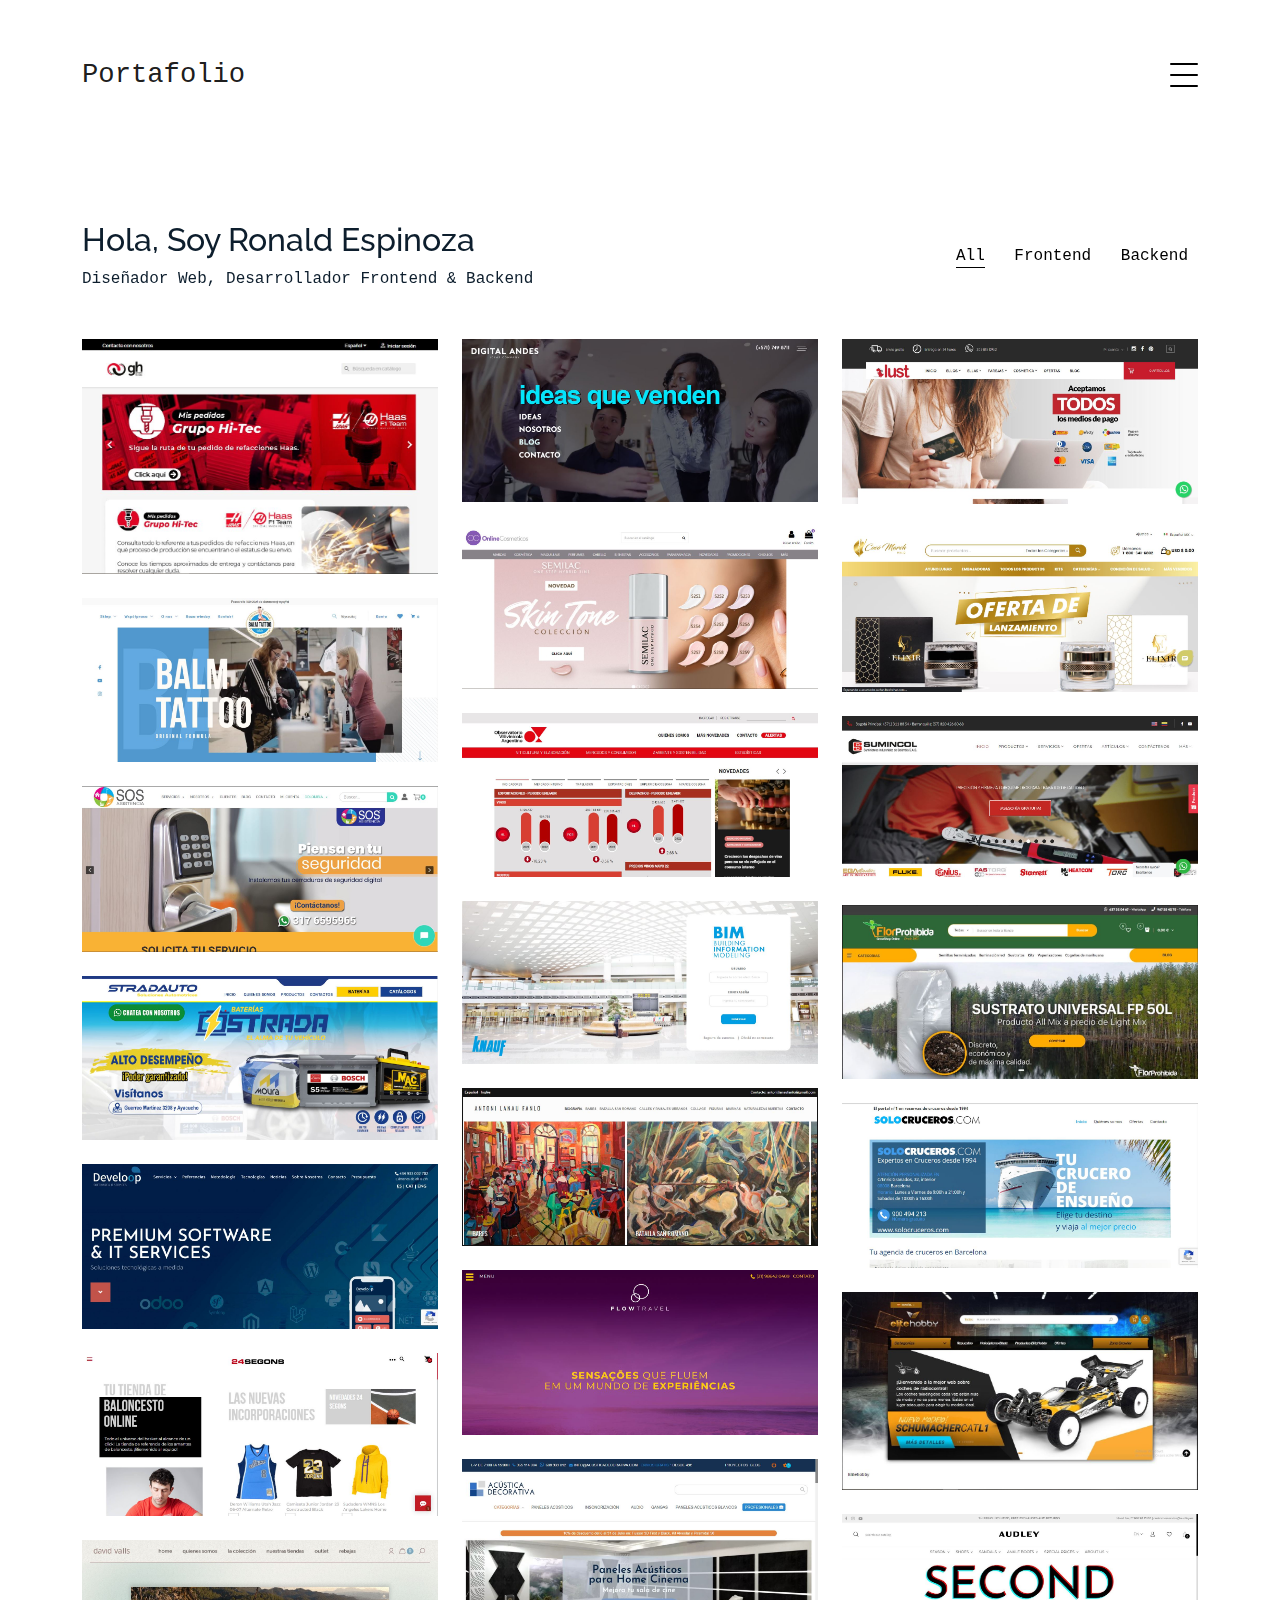
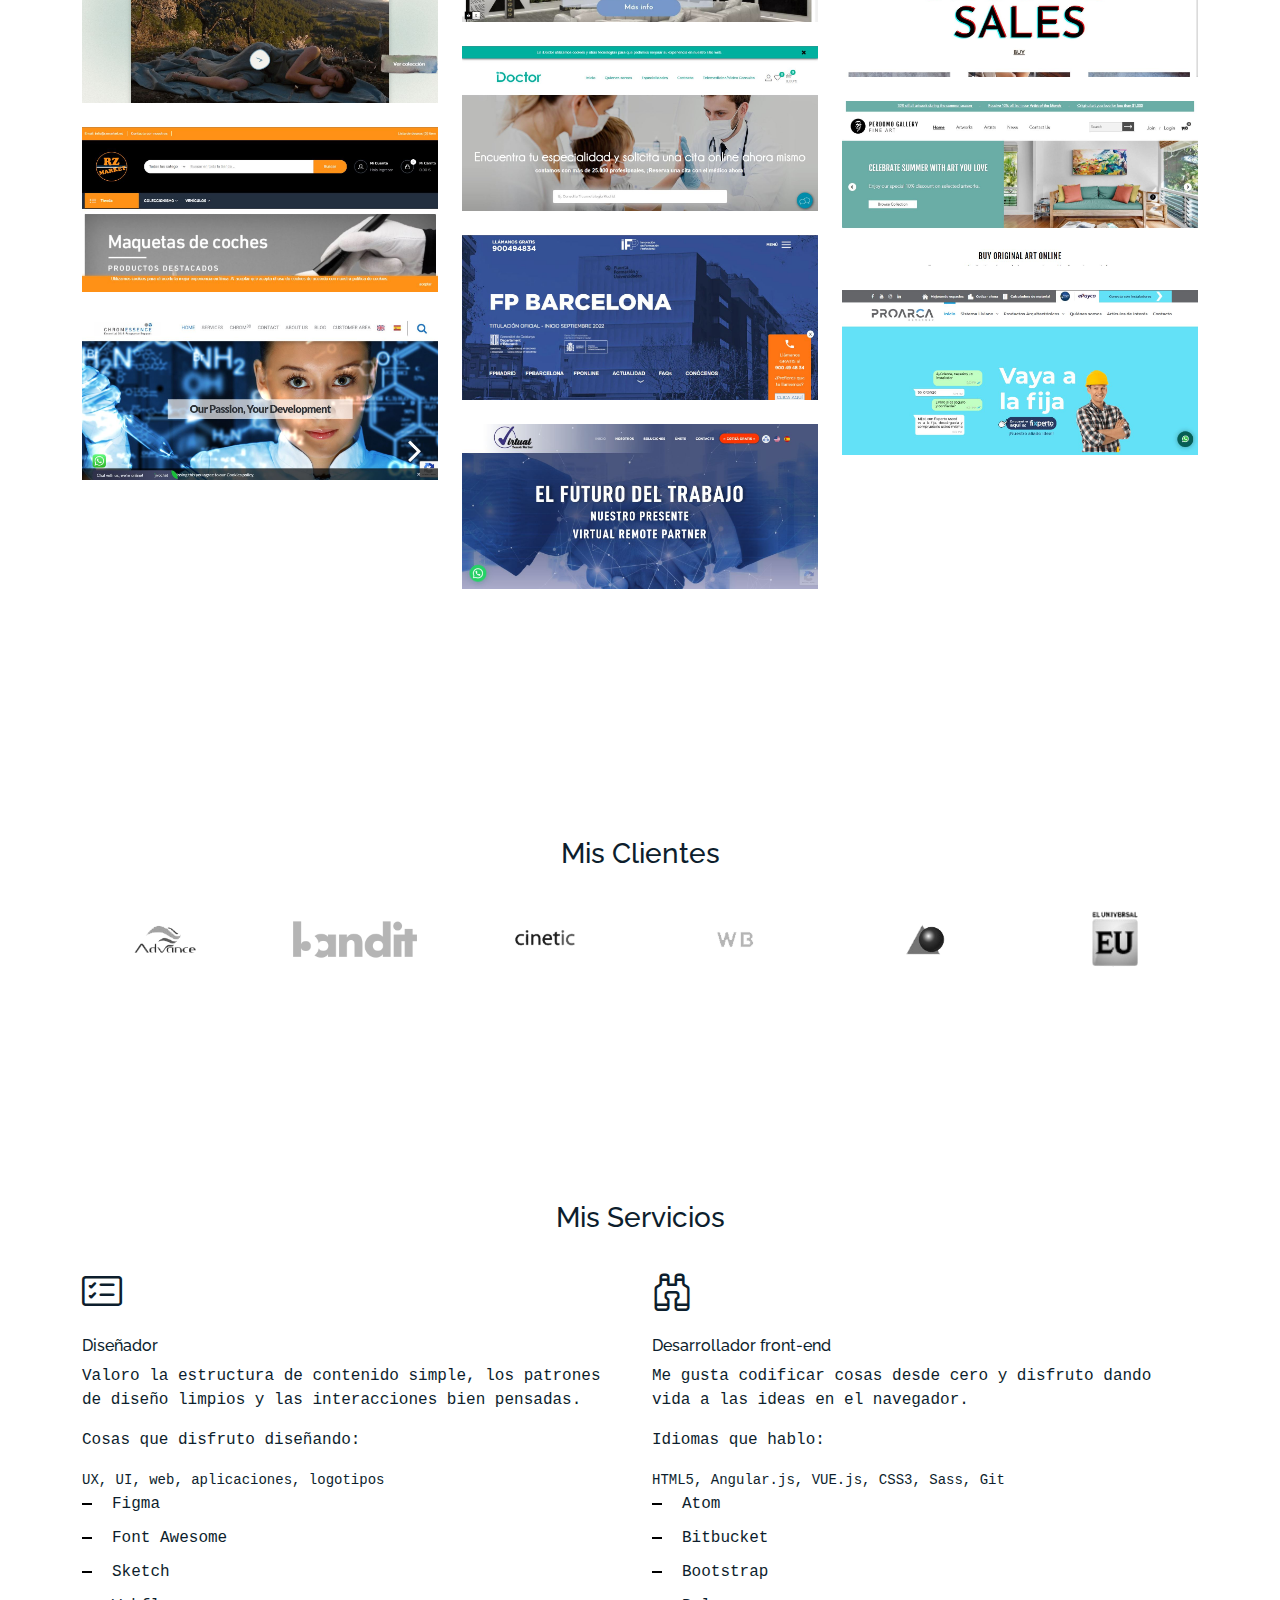
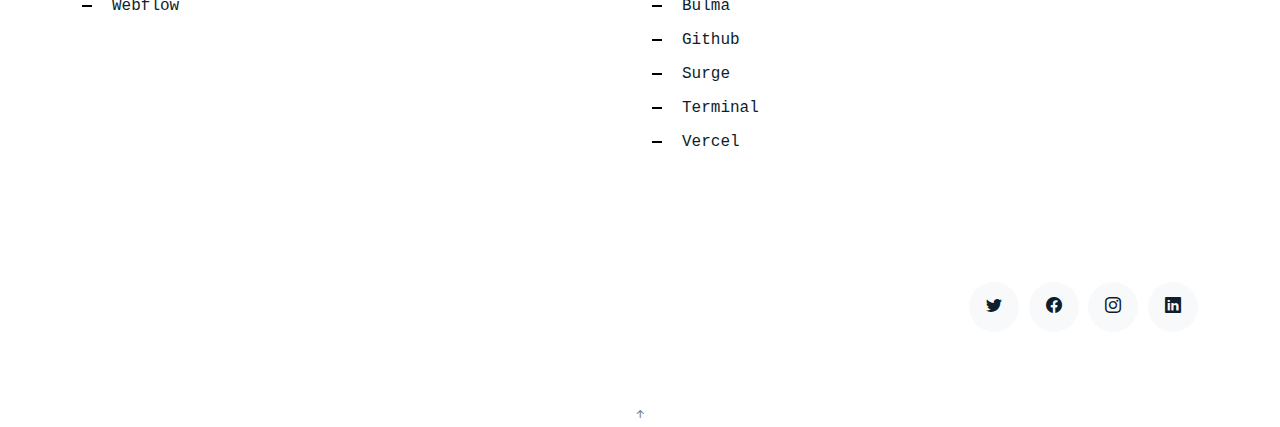
==== commit b827fd3a: "nuevos proyectos agregados" ====
--- a/index.html
+++ b/index.html
@@ -236,6 +236,105 @@
               <img class="img-fluid" src="assets/img/proyect-17.JPG">
             </a>
           </div>
+          <div class="item app col-sm-6 col-md-4 col-lg-4 mb-4">
+            <a href="https://24segons.es/es/" class="item-wrap fancybox" target="_blank">
+              <div class="work-info">
+                <h3>24SEGONS</h3>
+                <span>Desarrollo a medida</span>
+              </div>
+              <img class="img-fluid" src="assets/img/proyect-18.JPG">
+            </a>
+          </div>
+          <div class="item app col-sm-6 col-md-4 col-lg-4 mb-4">
+            <a href="https://acusticadecorativa.com/" class="item-wrap fancybox" target="_blank">
+              <div class="work-info">
+                <h3>Acustica Decorativa</h3>
+                <span>Desarrollo a medida</span>
+              </div>
+              <img class="img-fluid" src="assets/img/proyect-19.JPG">
+            </a>
+          </div>
+          <div class="item app col-sm-6 col-md-4 col-lg-4 mb-4">
+            <a href="https://www.audleyshoes.com/en/" class="item-wrap fancybox" target="_blank">
+              <div class="work-info">
+                <h3>Audley Shoes</h3>
+                <span>Desarrollo a medida</span>
+              </div>
+              <img class="img-fluid" src="assets/img/proyect-20.JPG">
+            </a>
+          </div>
+          <div class="item app col-sm-6 col-md-4 col-lg-4 mb-4">
+            <a href="https://davidvalls.com/es/" class="item-wrap fancybox" target="_blank">
+              <div class="work-info">
+                <h3>David Valls</h3>
+                <span>Desarrollo a medida</span>
+              </div>
+              <img class="img-fluid" src="assets/img/proyect-21.JPG">
+            </a>
+          </div>
+          <div class="item app col-sm-6 col-md-4 col-lg-4 mb-4">
+            <a href="https://idoctor.es/" class="item-wrap fancybox" target="_blank">
+              <div class="work-info">
+                <h3>iDoctor</h3>
+                <span>Desarrollo a medida</span>
+              </div>
+              <img class="img-fluid" src="assets/img/proyect-22.JPG">
+            </a>
+          </div>
+          <div class="item app col-sm-6 col-md-4 col-lg-4 mb-4">
+            <a href="https://perdomogallery.com/" class="item-wrap fancybox" target="_blank">
+              <div class="work-info">
+                <h3>Perdomo Gallery</h3>
+                <span>Desarrollo a medida</span>
+              </div>
+              <img class="img-fluid" src="assets/img/proyect-23.JPG">
+            </a>
+          </div>
+          <div class="item app col-sm-6 col-md-4 col-lg-4 mb-4">
+            <a href="https://rzmarket.es/" class="item-wrap fancybox" target="_blank">
+              <div class="work-info">
+                <h3>RZ Market</h3>
+                <span>Desarrollo a medida</span>
+              </div>
+              <img class="img-fluid" src="assets/img/proyect-24.JPG">
+            </a>
+          </div>
+          <div class="item app col-sm-6 col-md-4 col-lg-4 mb-4">
+            <a href="https://www.ifp.es/fp-barcelona" class="item-wrap fancybox" target="_blank">
+              <div class="work-info">
+                <h3>IFP Barcelona</h3>
+                <span>Desarrollo a medida</span>
+              </div>
+              <img class="img-fluid" src="assets/img/proyect-25.JPG">
+            </a>
+          </div>
+          <div class="item web col-sm-6 col-md-4 col-lg-4 mb-4">
+            <a href="https://proarca.com.co/" class="item-wrap fancybox" target="_blank">
+              <div class="work-info">
+                <h3>Proarca</h3>
+                <span>Diseño</span>
+              </div>
+              <img class="img-fluid" src="assets/img/proyect-26.JPG">
+            </a>
+          </div>
+          <div class="item app col-sm-6 col-md-4 col-lg-4 mb-4">
+            <a href="https://chromessence.com/" class="item-wrap fancybox" target="_blank">
+              <div class="work-info">
+                <h3>Chromeessence</h3>
+                <span>Desarrollo a medida</span>
+              </div>
+              <img class="img-fluid" src="assets/img/proyect-27.JPG">
+            </a>
+          </div>
+          <div class="item web col-sm-6 col-md-4 col-lg-4 mb-4">
+            <a href="https://virtualremotepartner.com/" class="item-wrap fancybox" target="_blank">
+              <div class="work-info">
+                <h3>Virtual Remote Partner</h3>
+                <span>Diseño</span>
+              </div>
+              <img class="img-fluid" src="assets/img/proyect-28.JPG">
+            </a>
+          </div>
         </div>
       </div>
     </section><!-- End  Works Section -->
@@ -282,7 +381,7 @@
         </div>
         <div class="row">
 
-          <div class="col-12 col-sm-6 col-md-6 col-lg-3">
+          <div class="col-12 col-sm-6 col-md-6 col-lg-6">
             <i class="bi bi-card-checklist"></i>
             <h4 class="h4 mb-2">Diseñador</h4>
             <p>Valoro la estructura de contenido simple, los patrones de diseño limpios y las interacciones bien pensadas.</p>
@@ -297,7 +396,7 @@
               <li>Webflow</li>
             </ul>
           </div>
-          <div class="col-12 col-sm-6 col-md-6 col-lg-3">
+          <div class="col-12 col-sm-6 col-md-6 col-lg-6">
             <i class="bi bi-binoculars"></i>
             <h4 class="h4 mb-2">Desarrollador front-end</h4>
             <p>Me gusta codificar cosas desde cero y disfruto dando vida a las ideas en el navegador.</p>
@@ -316,73 +415,9 @@
               <li>Vercel</li>
             </ul>
           </div>
-          <div class="col-12 col-sm-6 col-md-6 col-lg-3">
-            <i class="bi bi-brightness-high"></i>
-            <h4 class="h4 mb-2">Graphic Design</h4>
-            <p>Lorem ipsum dolor sit amet consectetur adipisicing elit explicabo inventore.</p>
-            <ul class="list-unstyled list-line">
-              <li>Lorem ipsum dolor sit amet consectetur adipisicing</li>
-              <li>Non pariatur nisi</li>
-              <li>Magnam soluta quod</li>
-              <li>Lorem ipsum dolor</li>
-              <li>Cumque quae aliquam</li>
-            </ul>
-          </div>
-          <div class="col-12 col-sm-6 col-md-6 col-lg-3">
-            <i class="bi bi-calendar4-week"></i>
-            <h4 class="h4 mb-2">SEO</h4>
-            <p>Lorem ipsum dolor sit amet consectetur adipisicing elit explicabo inventore.</p>
-            <ul class="list-unstyled list-line">
-              <li>Lorem ipsum dolor sit amet consectetur adipisicing</li>
-              <li>Non pariatur nisi</li>
-              <li>Magnam soluta quod</li>
-              <li>Lorem ipsum dolor</li>
-              <li>Cumque quae aliquam</li>
-            </ul>
-          </div>
         </div>
       </div>
     </section><!-- End Services Section -->
-
-    <!-- ======= Testimonials Section ======= -->
-    <section class="section pt-0">
-      <div class="container">
-
-        <div class="testimonials-slider swiper" data-aos="fade-up" data-aos-delay="100">
-          <div class="swiper-wrapper">
-
-            <div class="swiper-slide">
-              <div class="testimonial-wrap">
-                <div class="testimonial">
-                  <img src="assets/img/person_1.JPG" alt="Image" class="img-fluid">
-                  <blockquote>
-                    <p>Lorem ipsum dolor sit amet consectetur adipisicing elit. Quisquam necessitatibus incidunt ut officiis
-                      explicabo inventore.</p>
-                  </blockquote>
-                  <p>&mdash; Jean Hicks</p>
-                </div>
-              </div>
-            </div><!-- End testimonial item -->
-
-            <div class="swiper-slide">
-              <div class="testimonial-wrap">
-                <div class="testimonial">
-                  <img src="assets/img/person_2.JPG" alt="Image" class="img-fluid">
-                  <blockquote>
-                    <p>Lorem ipsum dolor sit amet consectetur adipisicing elit. Quisquam necessitatibus incidunt ut officiis
-                      explicabo inventore.</p>
-                  </blockquote>
-                  <p>&mdash; Chris Stanworth</p>
-                </div>
-              </div>
-            </div><!-- End testimonial item -->
-
-          </div>
-          <div class="swiper-pagination"></div>
-        </div>
-
-      </div>
-    </section><!-- End Testimonials Section -->
 
   </main><!-- End #main -->
 
